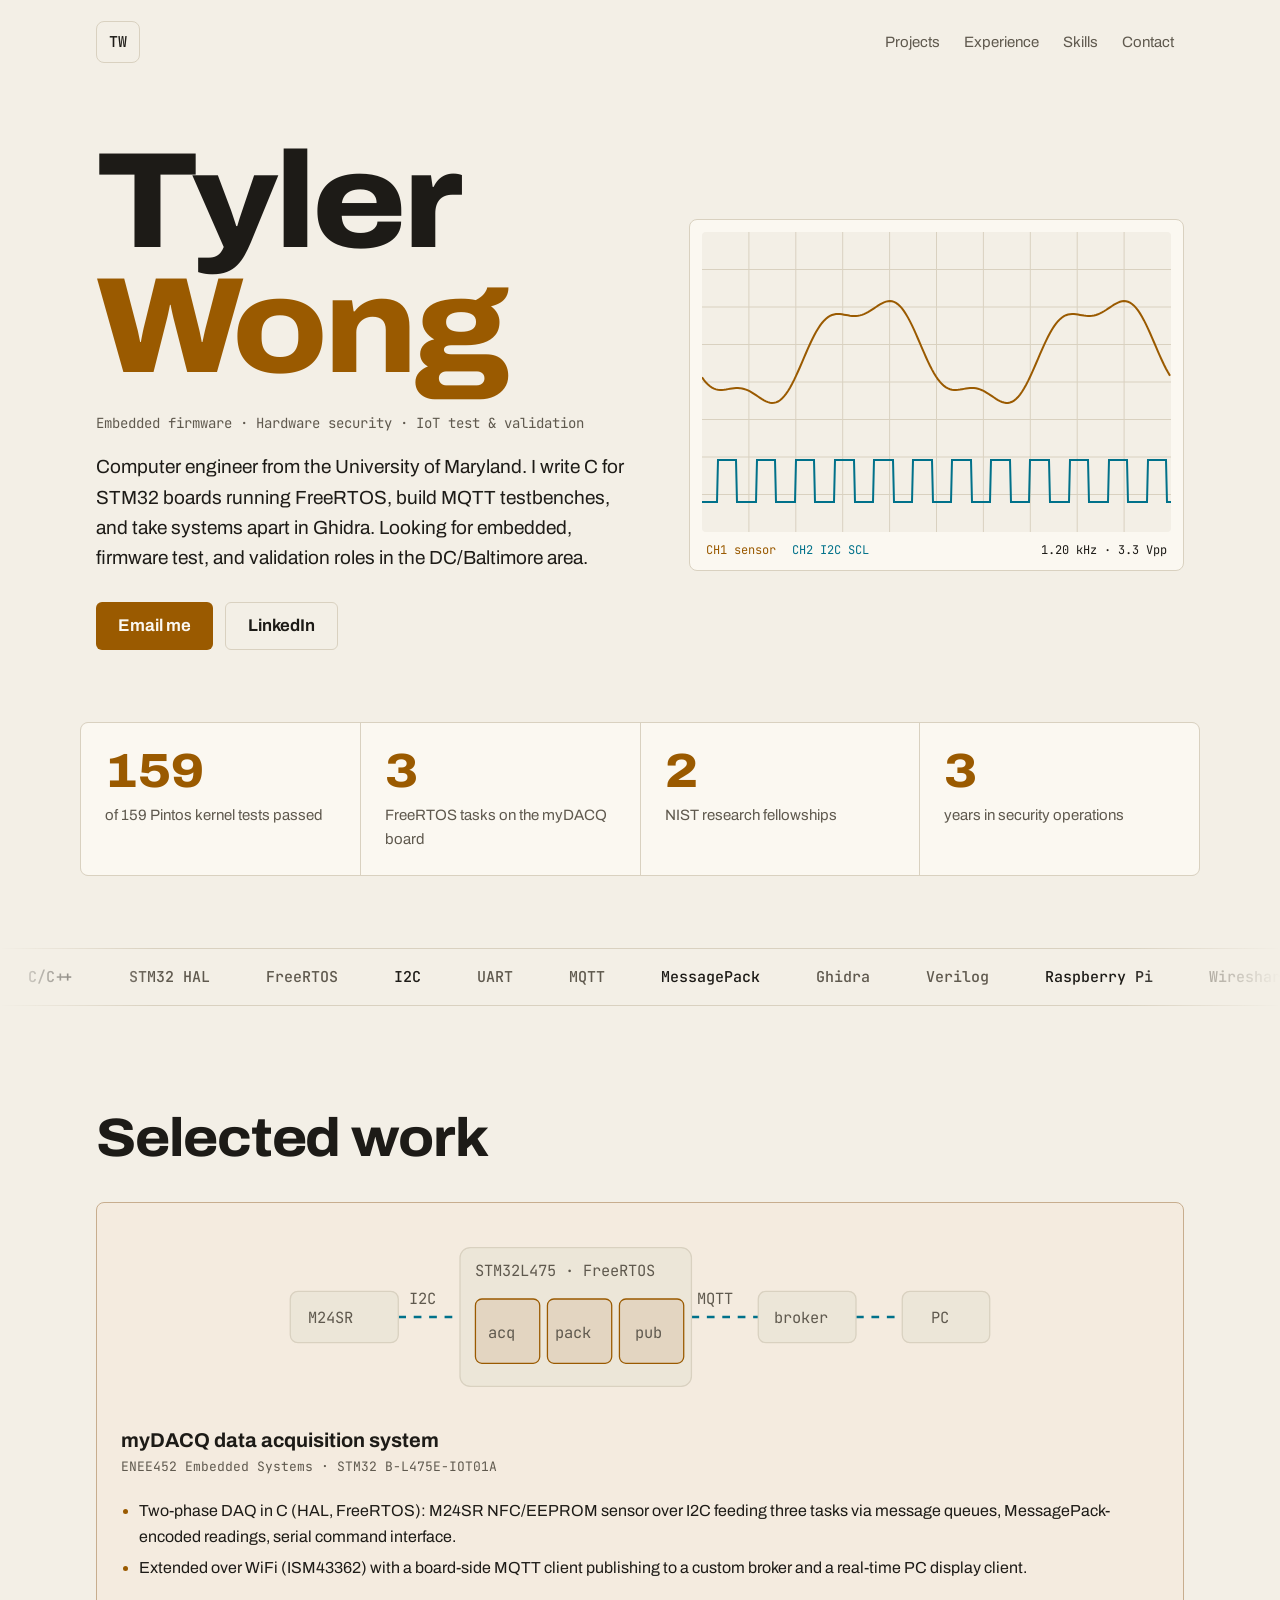
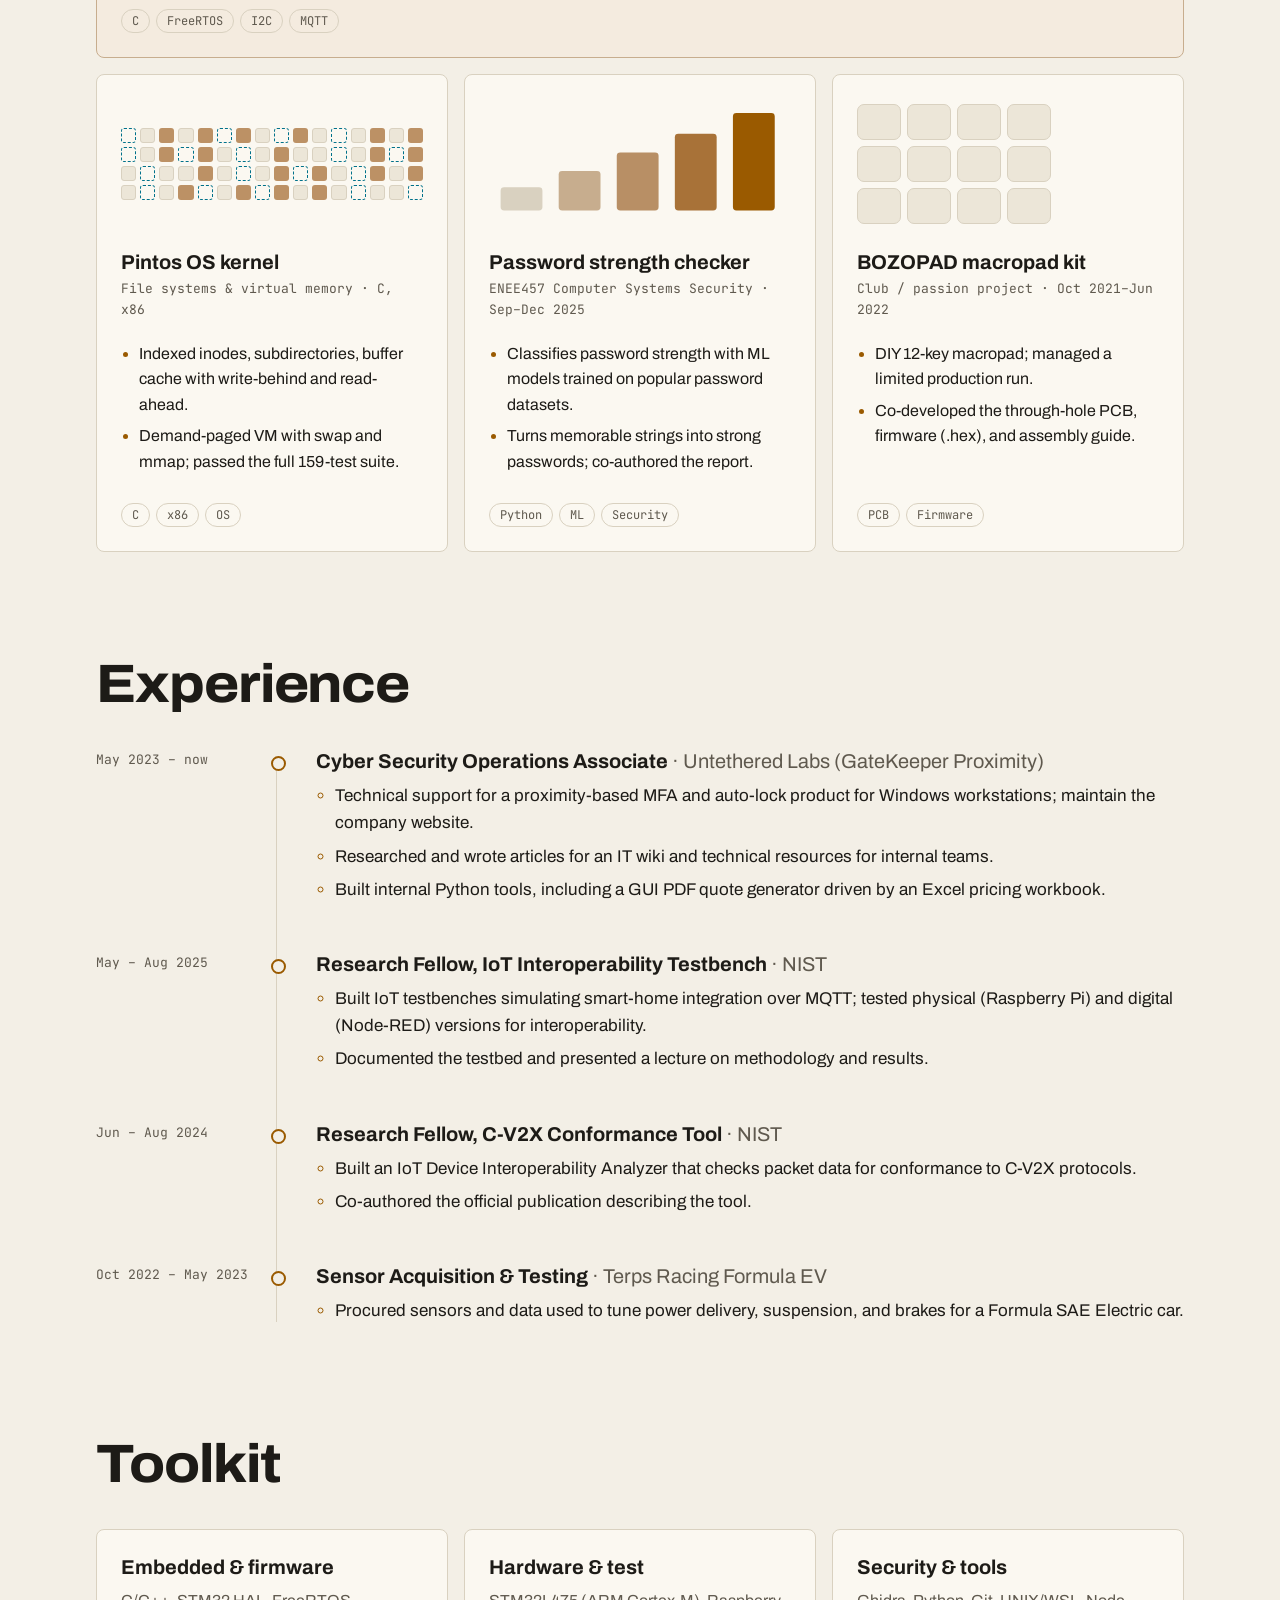
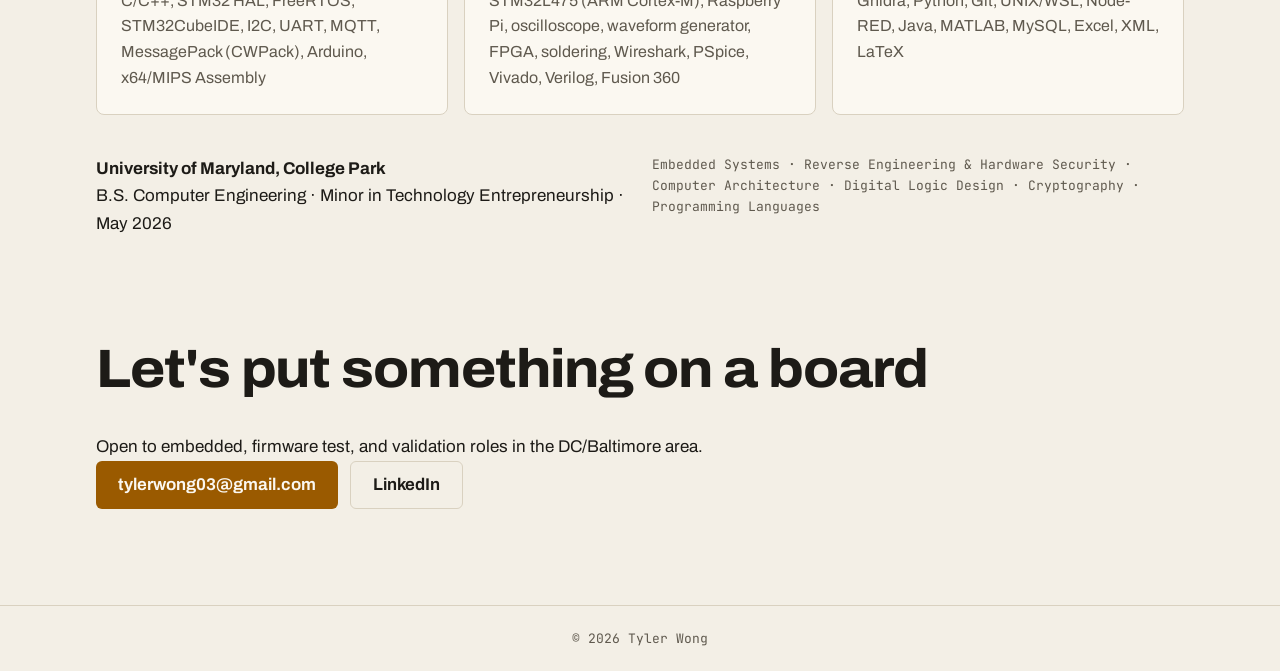
==== index.html @ 8f003974 "Add portfolio site Static HTML/CSS/JS portfolio built from resume, with a demos/ folder for future i" ====
<!doctype html>
<html lang="en">
<head>
  <meta charset="utf-8">
  <meta name="viewport" content="width=device-width, initial-scale=1">
  <title>Tyler Wong — Embedded Systems Engineer</title>
  <meta name="description" content="Computer engineer (UMD) working in embedded firmware, hardware security, and IoT test/validation.">
  <link rel="preconnect" href="https://fonts.googleapis.com">
  <link rel="preconnect" href="https://fonts.gstatic.com" crossorigin>
  <link rel="stylesheet" href="https://fonts.googleapis.com/css2?family=Archivo:wdth,wght@100..125,400..800&family=JetBrains+Mono:wght@400;500&display=swap">
  <link rel="stylesheet" href="style.css">
  <script src="main.js" defer></script>
</head>
<body>
  <nav class="wrap nav">
    <a class="mark" href="#top" aria-label="Tyler Wong, back to top">TW</a>
    <div>
      <a href="#projects">Projects</a>
      <a href="#experience">Experience</a>
      <a href="#skills">Skills</a>
      <a href="#contact">Contact</a>
    </div>
  </nav>

  <header class="wrap hero" id="top">
    <div class="hero-text">
      <h1><span class="line"><span>Tyler</span></span><span class="line"><span>Wong</span></span></h1>
      <p class="tagline">Embedded firmware · Hardware security · IoT test &amp; validation</p>
      <p class="lede">Computer engineer from the University of Maryland. I write C for STM32 boards running FreeRTOS,
        build MQTT testbenches, and take systems apart in Ghidra. Looking for embedded, firmware test, and validation
        roles in the DC/Baltimore area.</p>
      <p class="links">
        <a class="btn" href="mailto:tylerwong03@gmail.com">Email me</a>
        <a class="btn ghost" href="https://linkedin.com/in/tyler-wong-compe-umd">LinkedIn</a>
        <!-- <a class="btn ghost" href="https://github.com/YOURNAME">GitHub</a> -->
      </p>
    </div>

    <figure class="scope" tabindex="0" aria-label="Interactive oscilloscope. Move the pointer, or use arrow keys, to change frequency and amplitude.">
      <canvas id="scope"></canvas>
      <figcaption>
        <span class="ch1">CH1 sensor</span>
        <span class="ch2">CH2 I2C SCL</span>
        <span id="readout">1.20 kHz · 3.3 Vpp</span>
      </figcaption>
    </figure>
  </header>

  <section class="wrap stats" aria-label="At a glance">
    <div><b data-n="159">159</b><span>of 159 Pintos kernel tests passed</span></div>
    <div><b data-n="3">3</b><span>FreeRTOS tasks on the myDACQ board</span></div>
    <div><b data-n="2">2</b><span>NIST research fellowships</span></div>
    <div><b data-n="3">3</b><span>years in security operations</span></div>
  </section>

  <div class="belt" aria-hidden="true">
    <div class="belt-track">
      <span>C/C++</span><span>STM32 HAL</span><span>FreeRTOS</span><span>I2C</span><span>UART</span><span>MQTT</span><span>MessagePack</span><span>Ghidra</span><span>Verilog</span><span>Raspberry Pi</span><span>Wireshark</span><span>Python</span><span>x86 / MIPS</span>
      <span>C/C++</span><span>STM32 HAL</span><span>FreeRTOS</span><span>I2C</span><span>UART</span><span>MQTT</span><span>MessagePack</span><span>Ghidra</span><span>Verilog</span><span>Raspberry Pi</span><span>Wireshark</span><span>Python</span><span>x86 / MIPS</span>
    </div>
  </div>

  <main>
    <section id="projects" class="wrap">
      <h2>Selected work</h2>
      <div class="bento">
        <!-- To add a live demo to a card: put it in demos/<name>/index.html, then add
             <a class="demo" href="demos/<name>/">Try it live →</a> inside the card. -->
        <article class="card flagship">
          <svg class="art" viewBox="0 0 560 140" aria-hidden="true">
            <path class="wire" d="M92 70H140M320 70H372M448 70H484"/>
            <text x="100" y="60">I2C</text><text x="324" y="60">MQTT</text>
            <rect x="8" y="50" width="84" height="40" rx="6"/><text x="22" y="75">M24SR</text>
            <rect x="140" y="16" width="180" height="108" rx="8"/><text x="152" y="38">STM32L475 · FreeRTOS</text>
            <rect class="task" x="152" y="56" width="50" height="50" rx="5"/><text x="162" y="86">acq</text>
            <rect class="task" x="208" y="56" width="50" height="50" rx="5"/><text x="214" y="86">pack</text>
            <rect class="task" x="264" y="56" width="50" height="50" rx="5"/><text x="276" y="86">pub</text>
            <rect x="372" y="50" width="76" height="40" rx="6"/><text x="384" y="75">broker</text>
            <rect x="484" y="50" width="68" height="40" rx="6"/><text x="506" y="75">PC</text>
          </svg>
          <h3>myDACQ data acquisition system</h3>
          <p class="meta">ENEE452 Embedded Systems · STM32 B-L475E-IOT01A</p>
          <ul>
            <li>Two-phase DAQ in C (HAL, FreeRTOS): M24SR NFC/EEPROM sensor over I2C feeding three tasks via message queues, MessagePack-encoded readings, serial command interface.</li>
            <li>Extended over WiFi (ISM43362) with a board-side MQTT client publishing to a custom broker and a real-time PC display client.</li>
          </ul>
          <p class="tags"><span>C</span><span>FreeRTOS</span><span>I2C</span><span>MQTT</span></p>
        </article>

        <article class="card">
          <div class="art pages" aria-hidden="true"></div>
          <h3>Pintos OS kernel</h3>
          <p class="meta">File systems &amp; virtual memory · C, x86</p>
          <ul>
            <li>Indexed inodes, subdirectories, buffer cache with write-behind and read-ahead.</li>
            <li>Demand-paged VM with swap and mmap; passed the full 159-test suite.</li>
          </ul>
          <p class="tags"><span>C</span><span>x86</span><span>OS</span></p>
        </article>

        <article class="card">
          <svg class="art" viewBox="0 0 260 100" aria-hidden="true">
            <rect class="bar b1" x="10" y="70" width="36" height="20" rx="3"/>
            <rect class="bar b2" x="60" y="56" width="36" height="34" rx="3"/>
            <rect class="bar b3" x="110" y="40" width="36" height="50" rx="3"/>
            <rect class="bar b4" x="160" y="24" width="36" height="66" rx="3"/>
            <rect class="bar b5" x="210" y="6" width="36" height="84" rx="3"/>
          </svg>
          <h3>Password strength checker</h3>
          <p class="meta">ENEE457 Computer Systems Security · Sep–Dec 2025</p>
          <ul>
            <li>Classifies password strength with ML models trained on popular password datasets.</li>
            <li>Turns memorable strings into strong passwords; co-authored the report.</li>
          </ul>
          <p class="tags"><span>Python</span><span>ML</span><span>Security</span></p>
        </article>

        <article class="card">
          <div class="art keys" aria-hidden="true">
            <span></span><span></span><span></span><span></span><span></span><span></span>
            <span></span><span></span><span></span><span></span><span></span><span></span>
          </div>
          <h3>BOZOPAD macropad kit</h3>
          <p class="meta">Club / passion project · Oct 2021–Jun 2022</p>
          <ul>
            <li>DIY 12-key macropad; managed a limited production run.</li>
            <li>Co-developed the through-hole PCB, firmware (.hex), and assembly guide.</li>
          </ul>
          <p class="tags"><span>PCB</span><span>Firmware</span></p>
        </article>
      </div>
    </section>

    <section id="experience" class="wrap">
      <h2>Experience</h2>
      <ol class="timeline">
        <li>
          <p class="when">May 2023 – now</p>
          <div>
            <h3>Cyber Security Operations Associate <span>· Untethered Labs (GateKeeper Proximity)</span></h3>
            <ul>
              <li>Technical support for a proximity-based MFA and auto-lock product for Windows workstations; maintain the company website.</li>
              <li>Researched and wrote articles for an IT wiki and technical resources for internal teams.</li>
              <li>Built internal Python tools, including a GUI PDF quote generator driven by an Excel pricing workbook.</li>
            </ul>
          </div>
        </li>
        <li>
          <p class="when">May – Aug 2025</p>
          <div>
            <h3>Research Fellow, IoT Interoperability Testbench <span>· NIST</span></h3>
            <ul>
              <li>Built IoT testbenches simulating smart-home integration over MQTT; tested physical (Raspberry Pi) and digital (Node-RED) versions for interoperability.</li>
              <li>Documented the testbed and presented a lecture on methodology and results.</li>
            </ul>
          </div>
        </li>
        <li>
          <p class="when">Jun – Aug 2024</p>
          <div>
            <h3>Research Fellow, C-V2X Conformance Tool <span>· NIST</span></h3>
            <ul>
              <li>Built an IoT Device Interoperability Analyzer that checks packet data for conformance to C-V2X protocols.</li>
              <li>Co-authored the official publication describing the tool.</li>
            </ul>
          </div>
        </li>
        <li>
          <p class="when">Oct 2022 – May 2023</p>
          <div>
            <h3>Sensor Acquisition &amp; Testing <span>· Terps Racing Formula EV</span></h3>
            <ul>
              <li>Procured sensors and data used to tune power delivery, suspension, and brakes for a Formula SAE Electric car.</li>
            </ul>
          </div>
        </li>
      </ol>
    </section>

    <section id="skills" class="wrap">
      <h2>Toolkit</h2>
      <div class="skills">
        <div class="card">
          <h3>Embedded &amp; firmware</h3>
          <p>C/C++, STM32 HAL, FreeRTOS, STM32CubeIDE, I2C, UART, MQTT, MessagePack (CWPack), Arduino, x64/MIPS Assembly</p>
        </div>
        <div class="card">
          <h3>Hardware &amp; test</h3>
          <p>STM32L475 (ARM Cortex-M), Raspberry Pi, oscilloscope, waveform generator, FPGA, soldering, Wireshark, PSpice, Vivado, Verilog, Fusion 360</p>
        </div>
        <div class="card">
          <h3>Security &amp; tools</h3>
          <p>Ghidra, Python, Git, UNIX/WSL, Node-RED, Java, MATLAB, MySQL, Excel, XML, LaTeX</p>
        </div>
      </div>
      <div class="edu">
        <p><strong>University of Maryland, College Park</strong><br>B.S. Computer Engineering · Minor in Technology Entrepreneurship · May 2026</p>
        <p class="meta">Embedded Systems · Reverse Engineering &amp; Hardware Security · Computer Architecture · Digital Logic Design · Cryptography · Programming Languages</p>
      </div>
    </section>

    <section id="contact" class="wrap contact">
      <h2>Let's put something on a board</h2>
      <p>Open to embedded, firmware test, and validation roles in the DC/Baltimore area.</p>
      <p class="links">
        <a class="btn" href="mailto:tylerwong03@gmail.com">tylerwong03@gmail.com</a>
        <a class="btn ghost" href="https://linkedin.com/in/tyler-wong-compe-umd">LinkedIn</a>
      </p>
    </section>
  </main>

  <footer>© 2026 Tyler Wong</footer>
</body>
</html>
---- style.css ----
/* Tokens: see design-system/tyler-wong-portfolio/MASTER.md */
:root {
  --bg: #12110f;
  --surface: #1a1916;
  --surface-2: #22201c;
  --text: #ece7dc;
  --muted: #a39d90;
  --line: #34312b;
  --accent: #f2b544;
  --accent-ink: #1a1408;
  --accent-2: #5cc8dc;
  --mono: "JetBrains Mono", ui-monospace, Consolas, monospace;
  --ease: cubic-bezier(0.2, 0.7, 0.1, 1);
  color-scheme: dark;
}
@media (prefers-color-scheme: light) {
  :root {
    --bg: #f3efe6;
    --surface: #fbf8f1;
    --surface-2: #ece6d8;
    --text: #1d1b17;
    --muted: #5f594e;
    --line: #d9d1c0;
    --accent: #9a5a00;
    --accent-ink: #fbf8f1;
    --accent-2: #00718a;
    color-scheme: light;
  }
}

* { box-sizing: border-box; }
html { scroll-behavior: smooth; }
body {
  margin: 0;
  background: var(--bg);
  color: var(--text);
  font: 17px/1.6 Archivo, system-ui, sans-serif;
  overflow-x: hidden;
}

a { color: var(--accent); text-underline-offset: 3px; }
:focus-visible { outline: 2px solid var(--accent); outline-offset: 3px; border-radius: 4px; }
.wrap { max-width: 1120px; margin-inline: auto; padding-inline: 16px; }

/* Nav */
.nav { display: flex; justify-content: space-between; align-items: center; padding-top: 20px; padding-bottom: 20px; }
.nav div { display: flex; gap: 4px; flex-wrap: wrap; }
.nav a { color: var(--muted); text-decoration: none; font-size: 15px; padding: 10px 10px; }
.nav a:hover { color: var(--text); }
.nav .mark { font: 500 15px var(--mono); color: var(--text); border: 1px solid var(--line); border-radius: 8px; padding: 10px 12px; }

/* Hero */
.hero { display: grid; grid-template-columns: 1.1fr 1fr; gap: 48px; align-items: center; padding-top: 56px; padding-bottom: 72px; }
h1 { font-size: clamp(64px, 11vw, 136px); font-stretch: 112%; font-weight: 800; line-height: 0.92; letter-spacing: -0.03em; margin: 0 0 24px; }
h1 .line { display: block; overflow: hidden; padding-bottom: 0.1em; margin-bottom: -0.1em; }
h1 .line > span { display: block; animation: rise 1s var(--ease) both; }
h1 .line:nth-child(2) > span { animation-delay: 0.09s; color: var(--accent); }
@keyframes rise { from { transform: translateY(105%); } to { transform: translateY(0); } }
.tagline { font: 14px var(--mono); color: var(--muted); margin: 0 0 20px; }
.lede { font-size: 19px; max-width: 34em; margin: 0; }
.links { display: flex; gap: 12px; flex-wrap: wrap; margin: 28px 0 0; }
.btn { display: inline-flex; align-items: center; min-height: 48px; padding: 0 22px; border-radius: 6px; background: var(--accent); color: var(--accent-ink); font-weight: 650; text-decoration: none; }
.btn.ghost { background: transparent; color: var(--text); border: 1px solid var(--line); }
.btn.ghost:hover { border-color: var(--muted); }

/* Scope */
.scope { margin: 0; border: 1px solid var(--line); border-radius: 8px; background: var(--surface); padding: 12px; cursor: crosshair; touch-action: pan-y; }
.scope canvas { display: block; width: 100%; height: 300px; border-radius: 4px; background: var(--bg); }
.scope figcaption { display: flex; gap: 16px; flex-wrap: wrap; font: 12px var(--mono); color: var(--muted); padding: 10px 4px 0; }
.scope .ch1 { color: var(--accent); }
.scope .ch2 { color: var(--accent-2); }
#readout { margin-left: auto; color: var(--text); }

/* Stats */
.stats { display: grid; grid-template-columns: repeat(4, 1fr); gap: 1px; background: var(--line); border: 1px solid var(--line); border-radius: 8px; overflow: hidden; padding: 0; }
.stats > div { background: var(--surface); padding: 24px; }
.stats b { display: block; font-size: 48px; font-weight: 800; font-stretch: 110%; line-height: 1; font-variant-numeric: tabular-nums; color: var(--accent); }
.stats span { display: block; margin-top: 8px; color: var(--muted); font-size: 15px; }

/* Belt */
.belt { margin: 72px 0 0; padding: 18px 0; border-block: 1px solid var(--line); overflow: hidden; mask-image: linear-gradient(90deg, transparent, black 12%, black 88%, transparent); }
.belt-track { display: flex; width: max-content; animation: belt 45s linear infinite; }
.belt span { font: 500 15px var(--mono); color: var(--muted); padding: 0 28px; white-space: nowrap; }
.belt span:nth-child(3n + 1) { color: var(--text); }
@keyframes belt { from { transform: translateX(0); } to { transform: translateX(-50%); } }

/* Sections */
main section { margin-top: 104px; }
h2 { font-size: clamp(34px, 5vw, 54px); font-stretch: 108%; font-weight: 750; letter-spacing: -0.02em; line-height: 1.05; margin: 0 0 36px; }
h3 { font-size: 20px; font-weight: 700; line-height: 1.3; margin: 0 0 4px; }
h3 span { font-weight: 400; color: var(--muted); }
.meta { font: 13px/1.6 var(--mono); color: var(--muted); margin: 0 0 12px; }
ul { padding-left: 1.1em; margin: 8px 0; }
li { margin-bottom: 6px; }
li::marker { color: var(--accent); }

/* Bento */
.bento { display: grid; grid-template-columns: repeat(6, 1fr); gap: 16px; }
.card { background: var(--surface); border: 1px solid var(--line); border-radius: 8px; padding: 24px; }
.bento .card { grid-column: span 2; display: flex; flex-direction: column; }
.bento .flagship .art { height: 180px; }
.bento .card ul { flex: 1; font-size: 16px; }
.bento .flagship { grid-column: span 6; background: color-mix(in oklab, var(--accent) 8%, var(--surface)); border-color: color-mix(in oklab, var(--accent) 30%, var(--line)); }
.tags { display: flex; gap: 6px; flex-wrap: wrap; margin: 14px 0 0; }
.tags span { font: 12px var(--mono); padding: 3px 10px; border: 1px solid var(--line); border-radius: 999px; color: var(--muted); }
.demo { margin-top: 14px; font-weight: 650; text-decoration: none; }

/* Card art */
.art { display: block; width: 100%; height: 130px; margin-bottom: 20px; }
svg.art rect { fill: var(--surface-2); stroke: var(--line); }
svg.art .task { stroke: var(--accent); fill: color-mix(in oklab, var(--accent) 12%, var(--surface-2)); }
svg.art text { font: 12px var(--mono); fill: var(--muted); }
svg.art .wire { fill: none; stroke: var(--accent-2); stroke-width: 2; stroke-dasharray: 6 6; animation: flow 1.2s linear infinite; }
@keyframes flow { to { stroke-dashoffset: -12; } }
svg.art .bar { stroke: none; }
svg.art .b1 { fill: var(--line); }
svg.art .b2 { fill: color-mix(in oklab, var(--accent) 30%, var(--line)); }
svg.art .b3 { fill: color-mix(in oklab, var(--accent) 55%, var(--line)); }
svg.art .b4 { fill: color-mix(in oklab, var(--accent) 80%, var(--line)); }
svg.art .b5 { fill: var(--accent); }
.pages { display: grid; grid-template-columns: repeat(16, 1fr); gap: 4px; align-content: center; }
.pages span { aspect-ratio: 1; border-radius: 3px; background: var(--surface-2); border: 1px solid var(--line); }
.pages .res { background: color-mix(in oklab, var(--accent) 60%, var(--surface-2)); border-color: transparent; }
.pages .swap { background: transparent; border: 1px dashed var(--accent-2); }
.keys { display: grid; grid-template-columns: repeat(4, 44px); grid-auto-rows: 36px; gap: 6px; justify-content: start; align-content: center; }
.keys span { border-radius: 7px; background: var(--surface-2); border: 1px solid var(--line); }
.keys span:hover { background: var(--accent); }

/* Timeline */
.timeline { list-style: none; padding: 0; margin: 0; position: relative; }
.timeline::before { content: ""; position: absolute; left: 180px; top: 10px; bottom: 10px; width: 1px; background: var(--line); }
.timeline > li { display: grid; grid-template-columns: 180px 1fr; gap: 0 40px; margin-bottom: 40px; position: relative; }
.timeline > li::before { content: ""; position: absolute; left: 175px; top: 8px; width: 11px; height: 11px; border-radius: 50%; background: var(--bg); border: 2px solid var(--accent); }
.when { font: 13px/1.9 var(--mono); color: var(--muted); margin: 0; }

/* Skills */
.skills { display: grid; grid-template-columns: repeat(3, 1fr); gap: 16px; }
.skills p { margin: 8px 0 0; color: var(--muted); font-size: 16px; }
.edu { margin-top: 40px; display: grid; grid-template-columns: 1fr 1fr; gap: 24px; align-items: start; }
.edu p { margin: 0; }

/* Contact + footer */
.contact p { margin: 0; }
footer { margin-top: 96px; padding: 24px 16px; border-top: 1px solid var(--line); text-align: center; font: 13px var(--mono); color: var(--muted); }

/* Responsive */
@media (max-width: 860px) {
  .hero { grid-template-columns: 1fr; padding-top: 24px; }
  .scope canvas { height: 220px; }
  .stats { grid-template-columns: 1fr 1fr; }
  .bento .card, .bento .flagship { grid-column: span 6; }
  .skills, .edu { grid-template-columns: 1fr; }
  .timeline::before, .timeline > li::before { display: none; }
  .timeline > li { grid-template-columns: 1fr; }
  main section { margin-top: 72px; }
}
@media (max-width: 480px) {
  .nav div a { padding: 10px 6px; font-size: 14px; }
  .stats b { font-size: 36px; }
  .stats > div { padding: 18px; }
}

@media (prefers-reduced-motion: reduce) {
  *, *::before, *::after { animation: none !important; transition: none !important; }
  html { scroll-behavior: auto; }
}
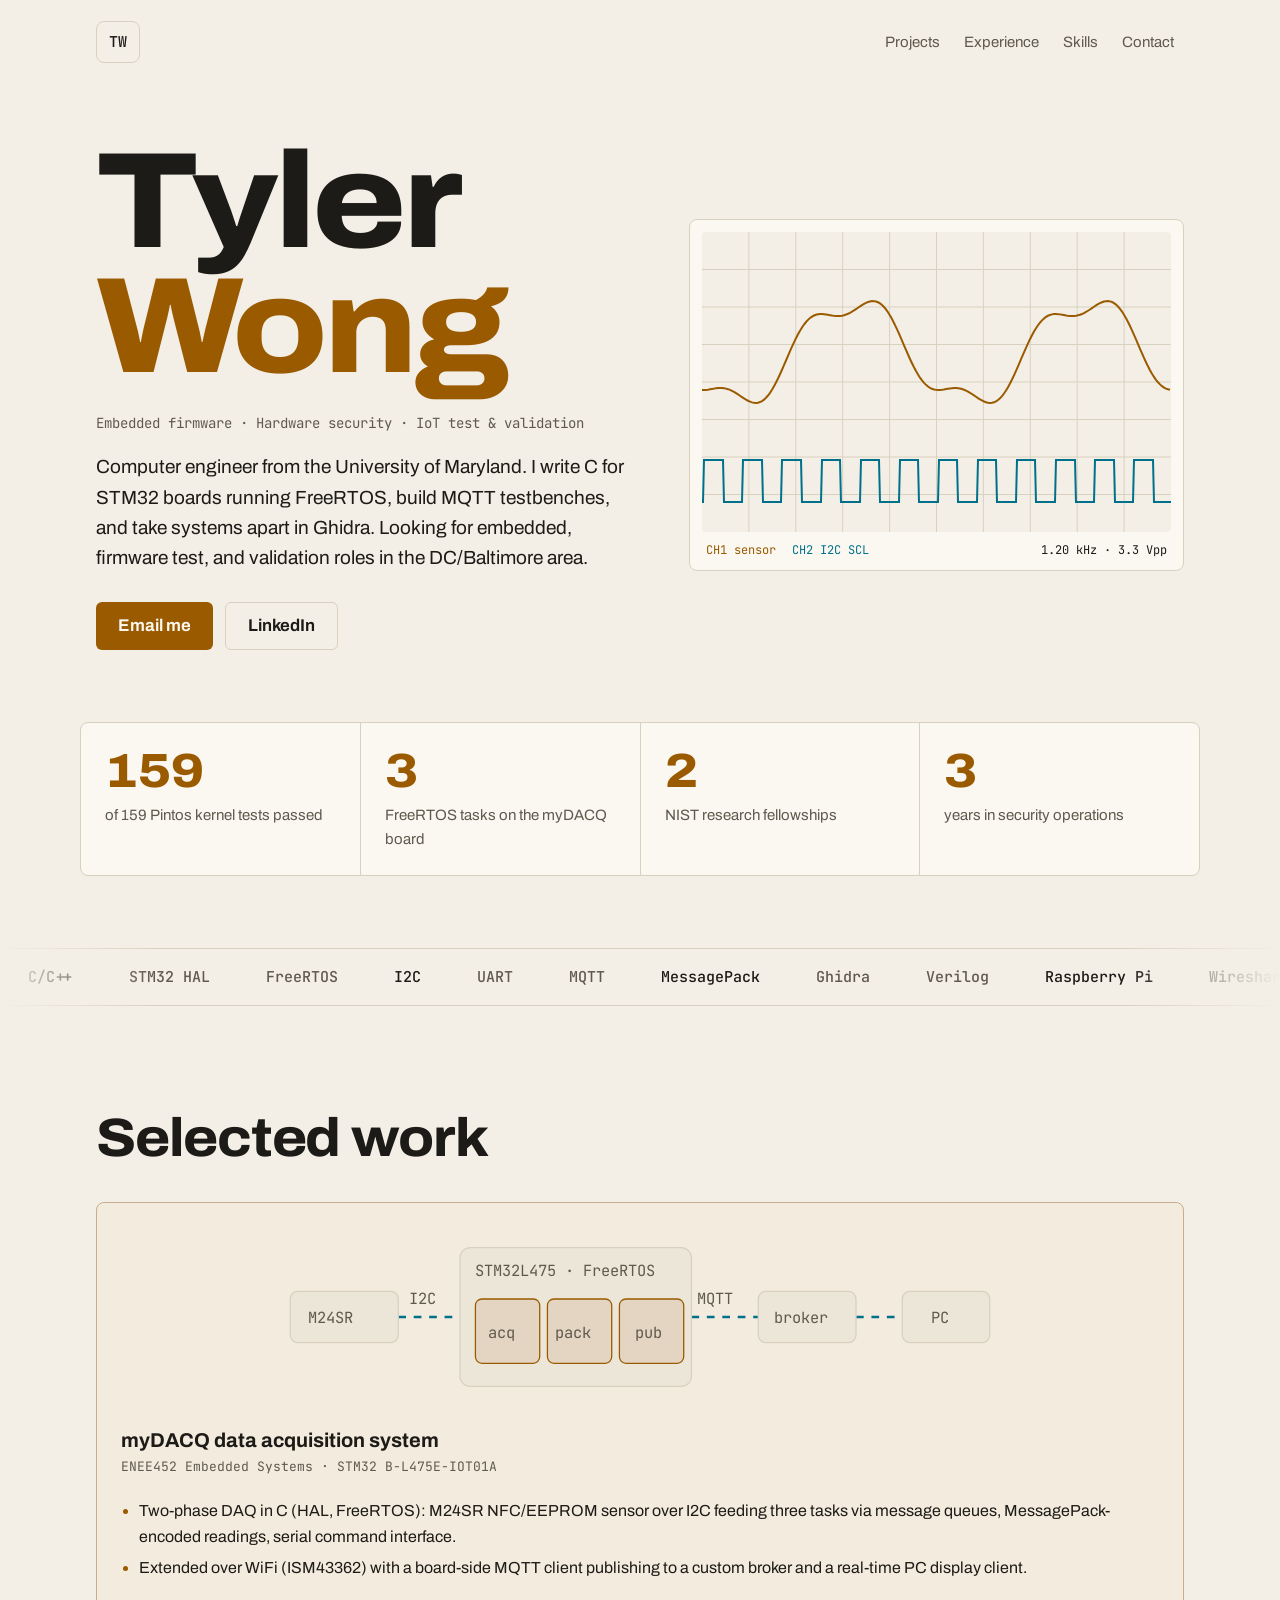
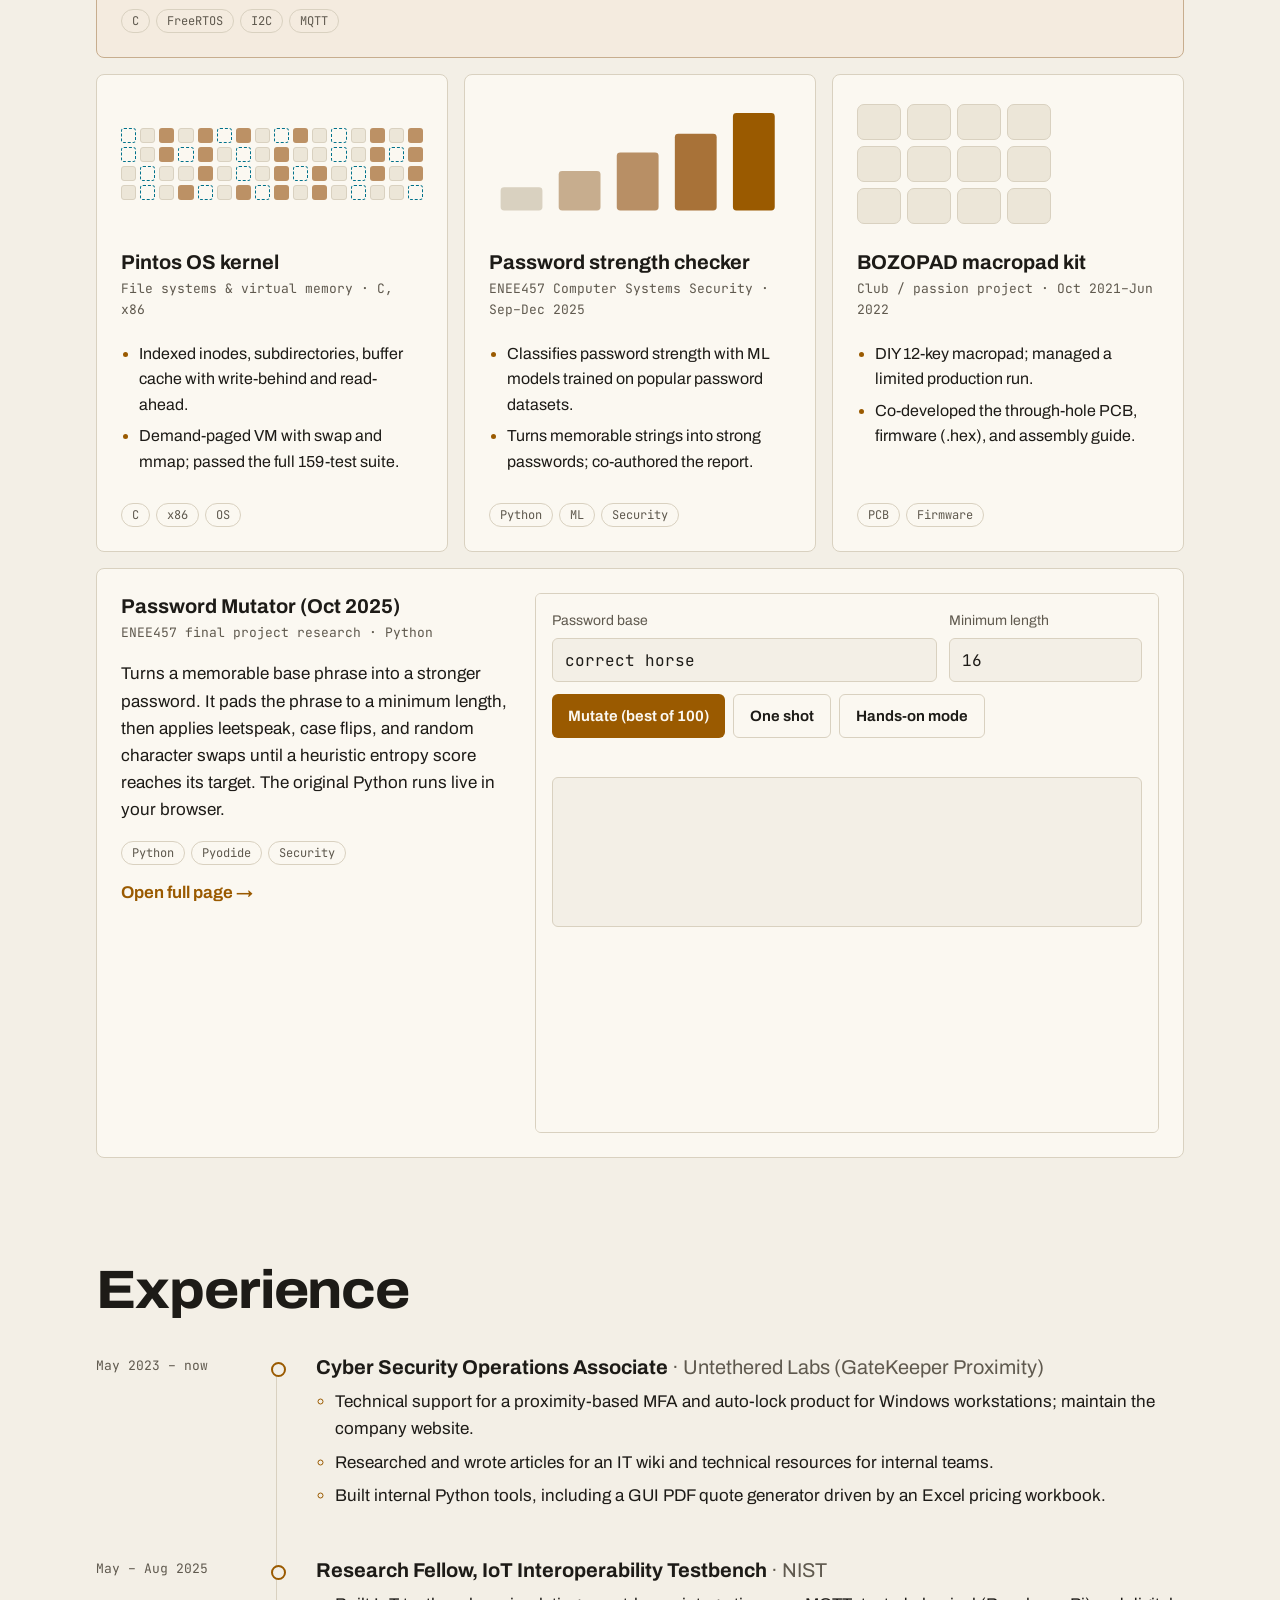
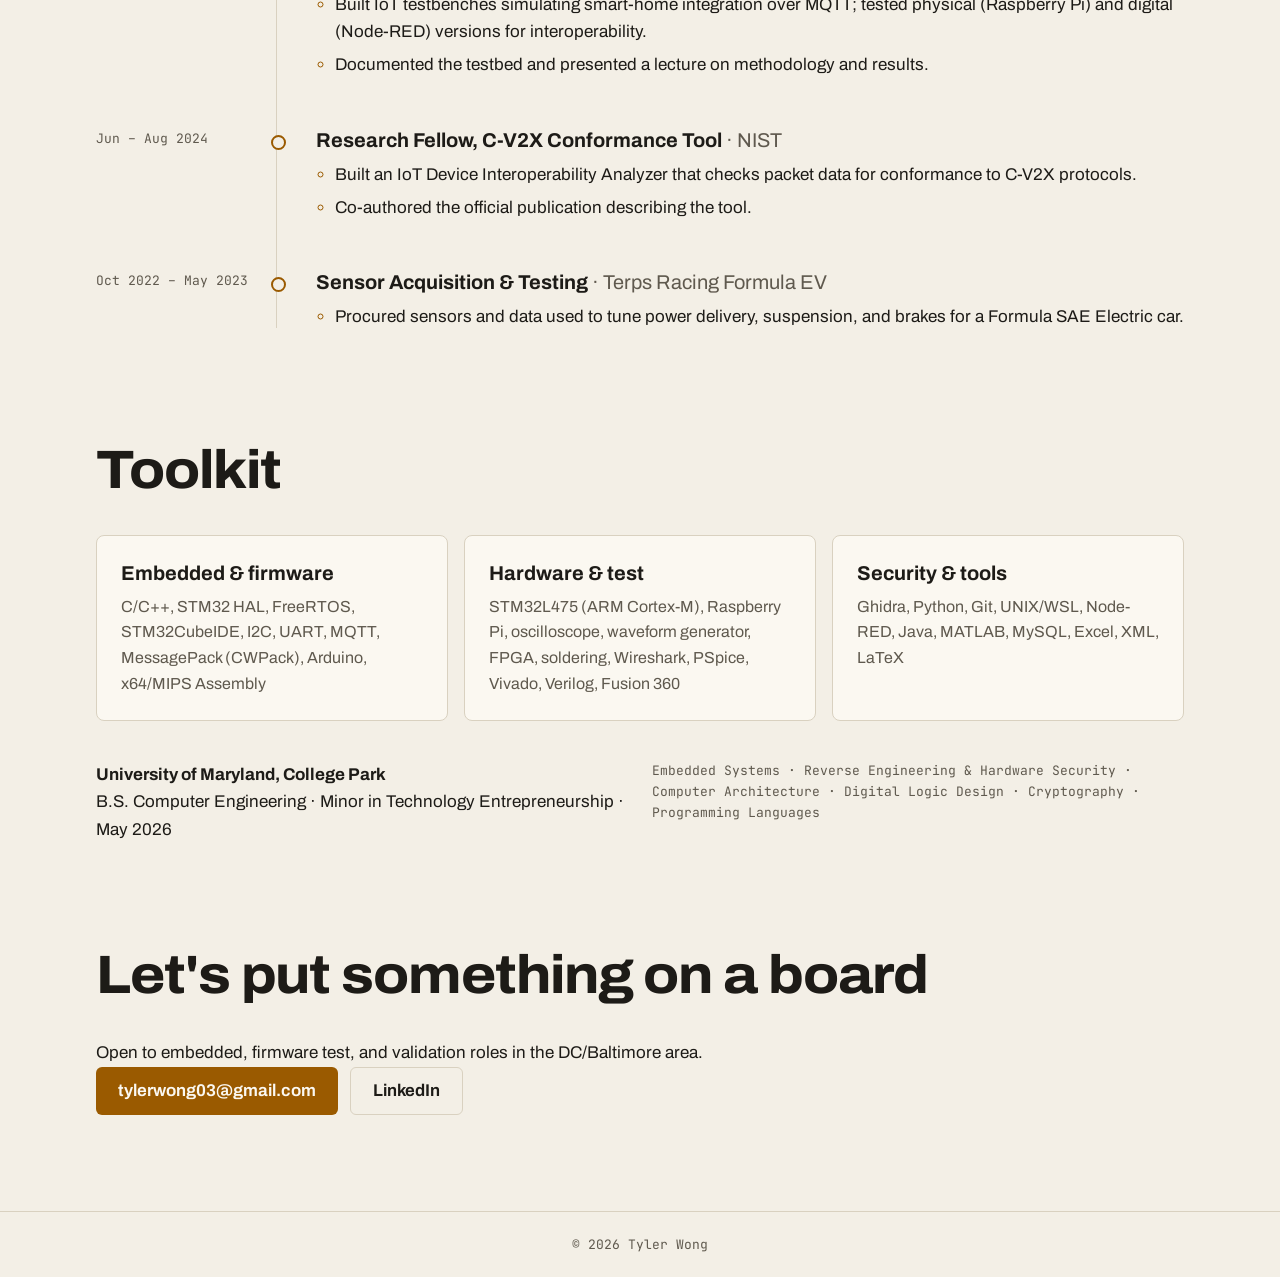
==== commit 6bae33d8: "Add live Password Mutator demo Runs the original Password_Mutator.py unchanged in the browser via Py" ====
--- a/index.html
+++ b/index.html
@@ -128,6 +128,19 @@
           </ul>
           <p class="tags"><span>PCB</span><span>Firmware</span></p>
         </article>
+
+        <article class="card wide">
+          <div>
+            <h3>Password Mutator (Oct 2025)</h3>
+            <p class="meta">ENEE457 final project research · Python</p>
+            <p>Turns a memorable base phrase into a stronger password. It pads the phrase to a minimum length, then applies
+              leetspeak, case flips, and random character swaps until a heuristic entropy score reaches its target.
+              The original Python runs live in your browser.</p>
+            <p class="tags"><span>Python</span><span>Pyodide</span><span>Security</span></p>
+            <a class="demo" href="demos/password-mutator/">Open full page →</a>
+          </div>
+          <iframe src="demos/password-mutator/" title="Password Mutator live demo" loading="lazy"></iframe>
+        </article>
       </div>
     </section>
 
--- a/style.css
+++ b/style.css
@@ -103,7 +103,10 @@
 .bento .flagship { grid-column: span 6; background: color-mix(in oklab, var(--accent) 8%, var(--surface)); border-color: color-mix(in oklab, var(--accent) 30%, var(--line)); }
 .tags { display: flex; gap: 6px; flex-wrap: wrap; margin: 14px 0 0; }
 .tags span { font: 12px var(--mono); padding: 3px 10px; border: 1px solid var(--line); border-radius: 999px; color: var(--muted); }
-.demo { margin-top: 14px; font-weight: 650; text-decoration: none; }
+.demo { display: inline-block; margin-top: 14px; font-weight: 650; text-decoration: none; }
+.bento .wide { grid-column: span 6; display: grid; grid-template-columns: 1fr 1.6fr; gap: 24px; align-items: start; }
+.wide iframe { width: 100%; height: 540px; border: 1px solid var(--line); border-radius: 6px; }
+@media (max-width: 860px) { .bento .wide { grid-template-columns: 1fr; } }
 
 /* Card art */
 .art { display: block; width: 100%; height: 130px; margin-bottom: 20px; }
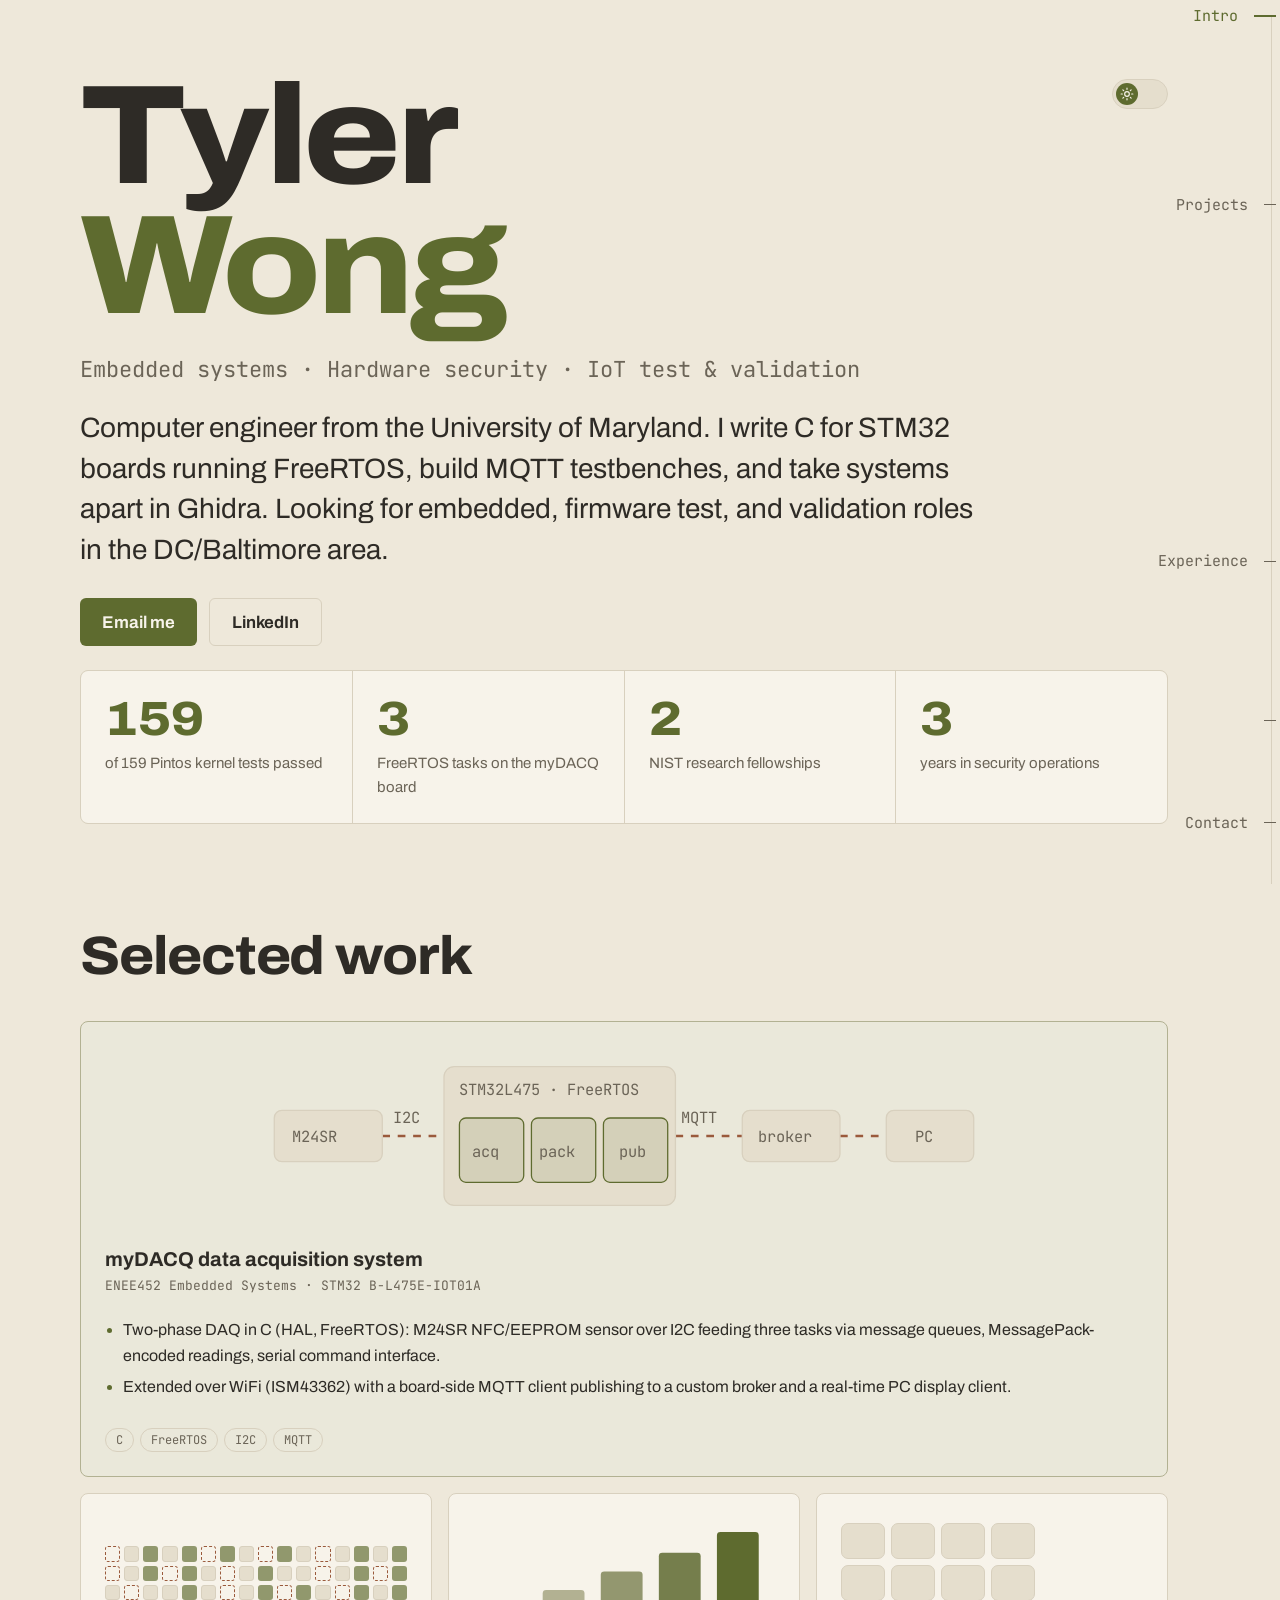
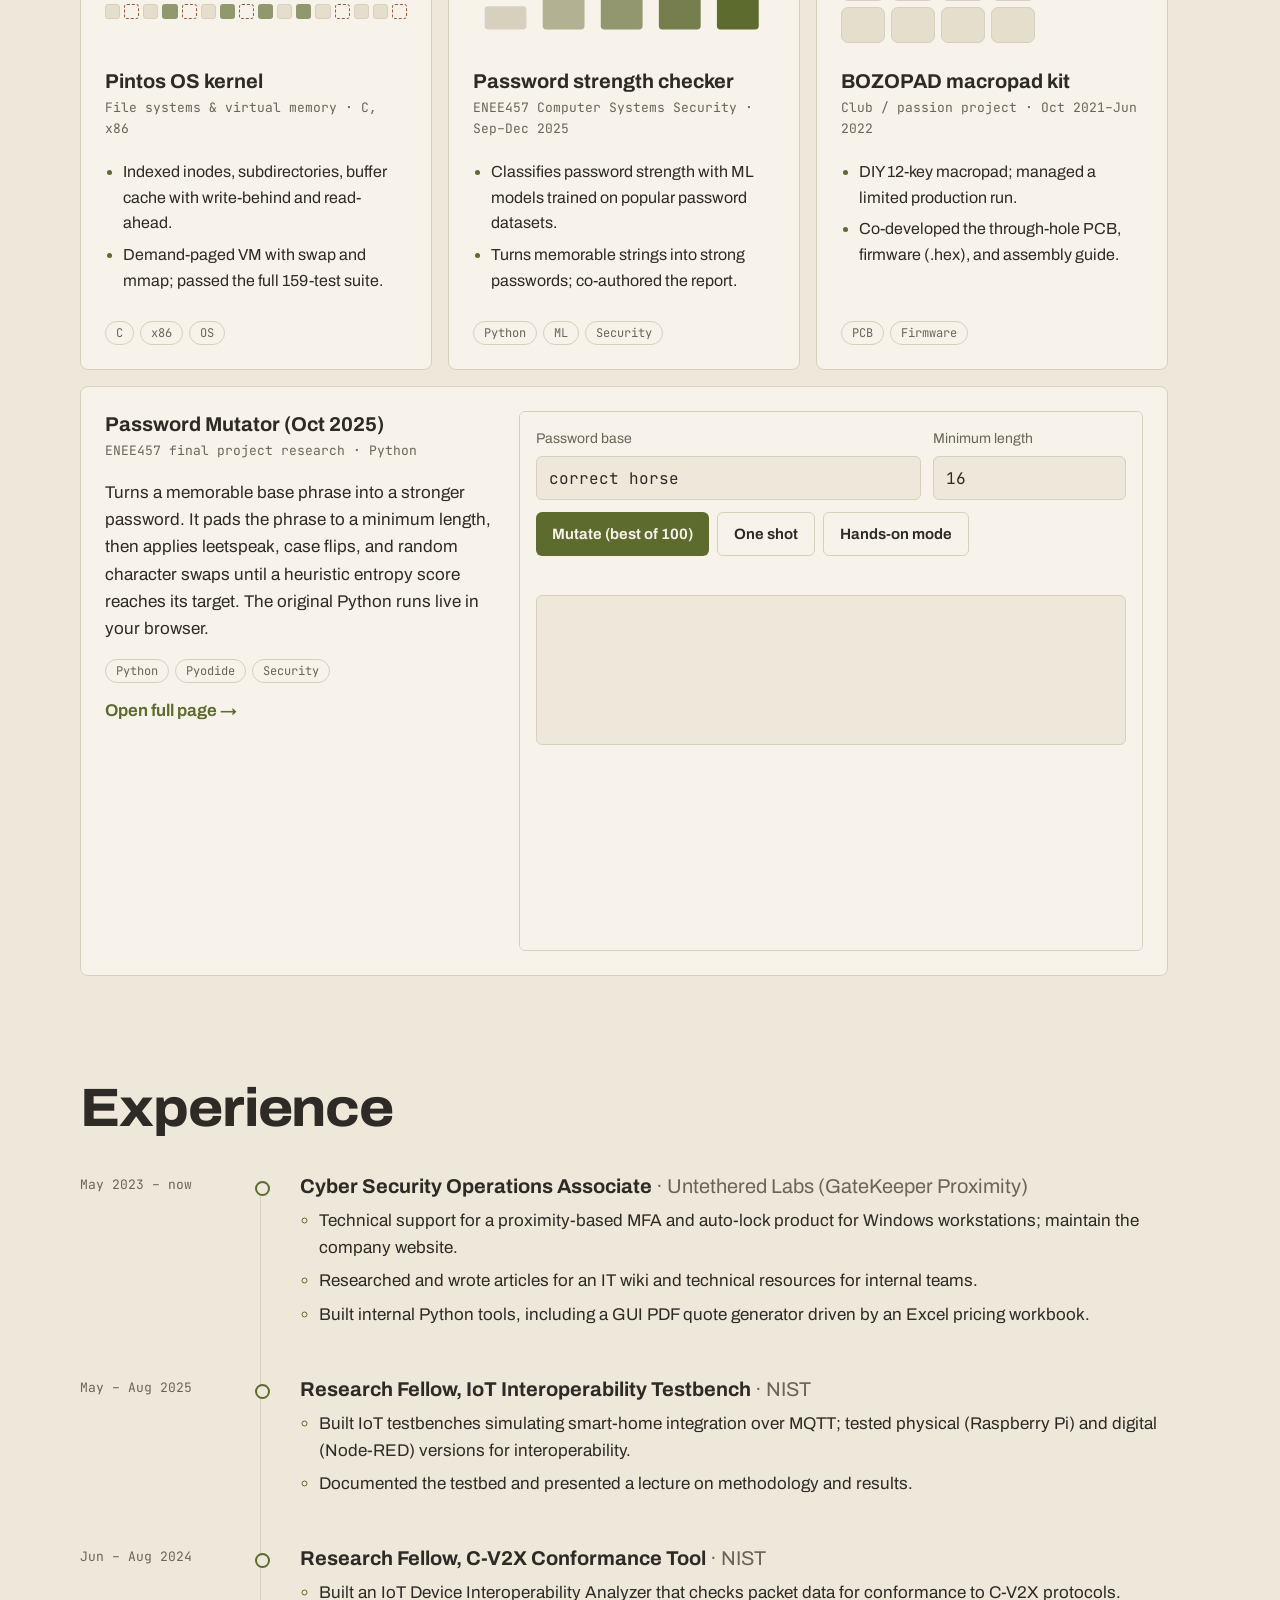
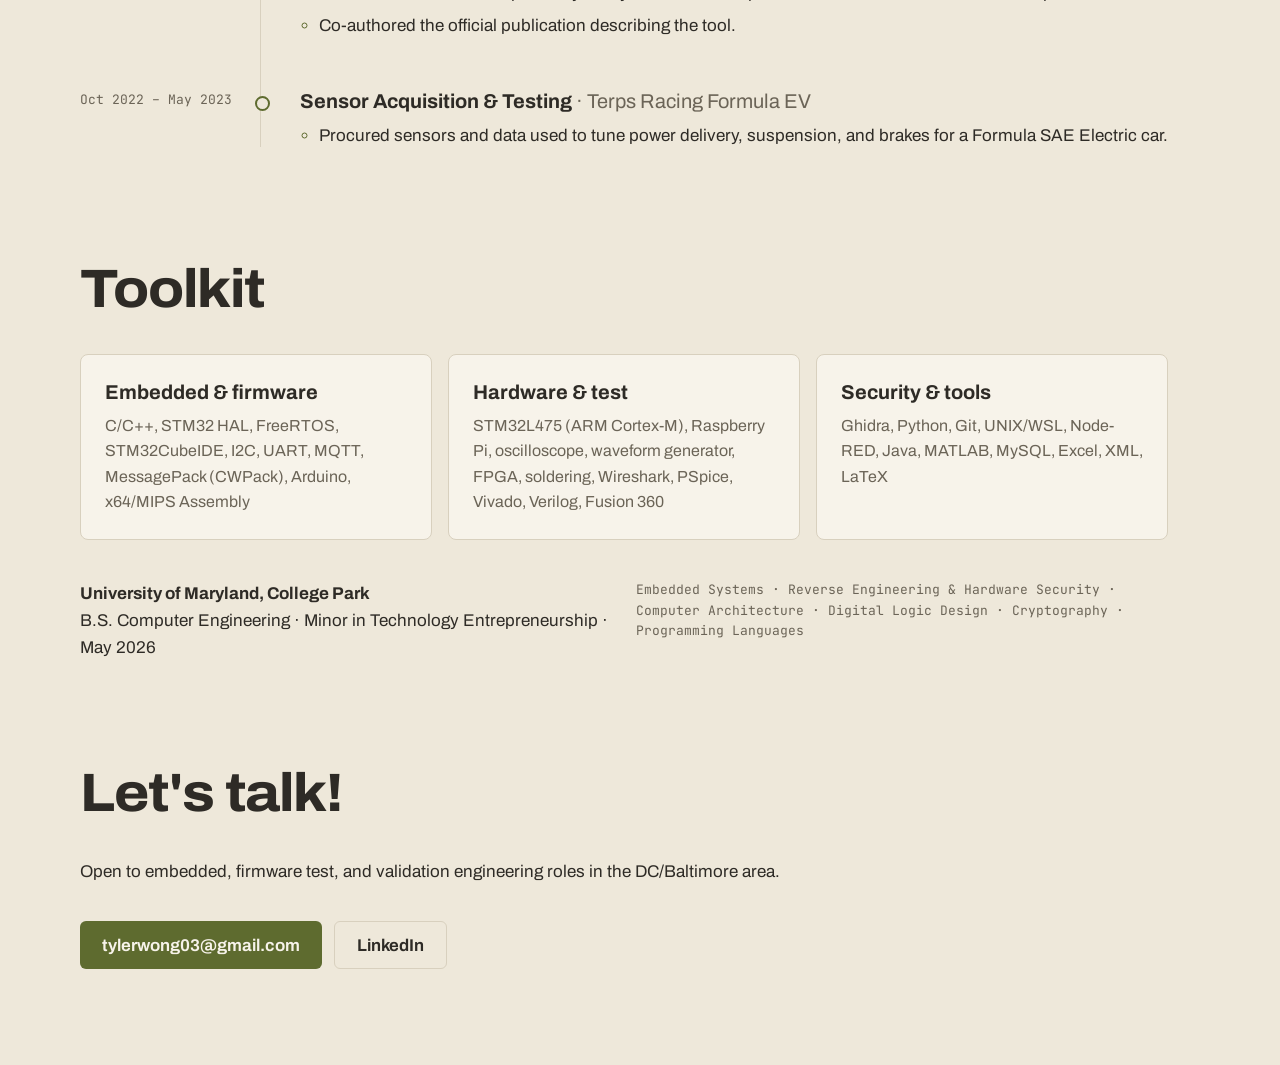
==== commit 2d5d5de0: "Calmer palette, side-rail nav, theme switch, simpler hero - Wada-inspired palette: moss and paper (l" ====
--- a/index.html
+++ b/index.html
@@ -4,16 +4,16 @@
   <meta charset="utf-8">
   <meta name="viewport" content="width=device-width, initial-scale=1">
   <title>Tyler Wong — Embedded Systems Engineer</title>
-  <meta name="description" content="Computer engineer (UMD) working in embedded firmware, hardware security, and IoT test/validation.">
+  <meta name="description" content="Computer engineer (UMD) working in embedded systems, hardware security, and IoT test/validation.">
   <link rel="preconnect" href="https://fonts.googleapis.com">
   <link rel="preconnect" href="https://fonts.gstatic.com" crossorigin>
   <link rel="stylesheet" href="https://fonts.googleapis.com/css2?family=Archivo:wdth,wght@100..125,400..800&family=JetBrains+Mono:wght@400;500&display=swap">
-  <link rel="stylesheet" href="style.css">
-  <script src="main.js" defer></script>
+  <link rel="stylesheet" href="style.css?v=6">
+  <script src="theme.js?v=6"></script>
+  <script src="main.js?v=6" defer></script>
 </head>
 <body>
   <nav class="wrap nav">
-    <a class="mark" href="#top" aria-label="Tyler Wong, back to top">TW</a>
     <div>
       <a href="#projects">Projects</a>
       <a href="#experience">Experience</a>
@@ -22,10 +22,21 @@
     </div>
   </nav>
 
+  <!-- Desktop section rail beside the scrollbar; main.js places each tick where its section sits on the page -->
+  <nav class="rail" aria-label="Sections">
+    <div class="rail-fill"></div>
+    <a href="#top" style="--y: 10%"><span>Intro</span></a>
+    <a href="#projects" style="--y: 28%"><span>Projects</span></a>
+    <a href="#experience" style="--y: 50%"><span>Experience</span></a>
+    <a href="#skills" style="--y: 70%"><span>Skills</span></a>
+    <a href="#contact" style="--y: 88%"><span>Contact</span></a>
+  </nav>
+
   <header class="wrap hero" id="top">
+    <button class="theme-switch" type="button" role="switch" aria-checked="false" aria-label="Dark mode"><span class="track" aria-hidden="true"><span class="knob"><svg class="sun" viewBox="0 0 24 24"><circle cx="12" cy="12" r="4"/><path d="M12 2v2M12 20v2M4.9 4.9l1.4 1.4M17.7 17.7l1.4 1.4M2 12h2M20 12h2M4.9 19.1l1.4-1.4M17.7 6.3l1.4-1.4"/></svg><svg class="moon" viewBox="0 0 24 24"><path d="M21 12.8A9 9 0 1 1 11.2 3a7 7 0 0 0 9.8 9.8z"/></svg></span></span></button>
     <div class="hero-text">
       <h1><span class="line"><span>Tyler</span></span><span class="line"><span>Wong</span></span></h1>
-      <p class="tagline">Embedded firmware · Hardware security · IoT test &amp; validation</p>
+      <p class="tagline">Embedded systems · Hardware security · IoT test &amp; validation</p>
       <p class="lede">Computer engineer from the University of Maryland. I write C for STM32 boards running FreeRTOS,
         build MQTT testbenches, and take systems apart in Ghidra. Looking for embedded, firmware test, and validation
         roles in the DC/Baltimore area.</p>
@@ -36,14 +47,6 @@
       </p>
     </div>
 
-    <figure class="scope" tabindex="0" aria-label="Interactive oscilloscope. Move the pointer, or use arrow keys, to change frequency and amplitude.">
-      <canvas id="scope"></canvas>
-      <figcaption>
-        <span class="ch1">CH1 sensor</span>
-        <span class="ch2">CH2 I2C SCL</span>
-        <span id="readout">1.20 kHz · 3.3 Vpp</span>
-      </figcaption>
-    </figure>
   </header>
 
   <section class="wrap stats" aria-label="At a glance">
@@ -53,12 +56,6 @@
     <div><b data-n="3">3</b><span>years in security operations</span></div>
   </section>
 
-  <div class="belt" aria-hidden="true">
-    <div class="belt-track">
-      <span>C/C++</span><span>STM32 HAL</span><span>FreeRTOS</span><span>I2C</span><span>UART</span><span>MQTT</span><span>MessagePack</span><span>Ghidra</span><span>Verilog</span><span>Raspberry Pi</span><span>Wireshark</span><span>Python</span><span>x86 / MIPS</span>
-      <span>C/C++</span><span>STM32 HAL</span><span>FreeRTOS</span><span>I2C</span><span>UART</span><span>MQTT</span><span>MessagePack</span><span>Ghidra</span><span>Verilog</span><span>Raspberry Pi</span><span>Wireshark</span><span>Python</span><span>x86 / MIPS</span>
-    </div>
-  </div>
 
   <main>
     <section id="projects" class="wrap">
@@ -213,8 +210,8 @@
     </section>
 
     <section id="contact" class="wrap contact">
-      <h2>Let's put something on a board</h2>
-      <p>Open to embedded, firmware test, and validation roles in the DC/Baltimore area.</p>
+      <h2>Let's talk!</h2>
+      <p>Open to embedded, firmware test, and validation engineering roles in the DC/Baltimore area.</p>
       <p class="links">
         <a class="btn" href="mailto:tylerwong03@gmail.com">tylerwong03@gmail.com</a>
         <a class="btn ghost" href="https://linkedin.com/in/tyler-wong-compe-umd">LinkedIn</a>
@@ -222,6 +219,5 @@
     </section>
   </main>
 
-  <footer>© 2026 Tyler Wong</footer>
 </body>
 </html>
--- a/style.css
+++ b/style.css
@@ -1,31 +1,32 @@
 /* Tokens: see design-system/tyler-wong-portfolio/MASTER.md */
 :root {
-  --bg: #12110f;
-  --surface: #1a1916;
-  --surface-2: #22201c;
-  --text: #ece7dc;
-  --muted: #a39d90;
-  --line: #34312b;
-  --accent: #f2b544;
-  --accent-ink: #1a1408;
-  --accent-2: #5cc8dc;
+  /* Dark: sumi ink */
+  --bg: #232220;
+  --surface: #2b2a27;
+  --surface-2: #33322e;
+  --text: #ece6d8;
+  --muted: #a59e90;
+  --line: #3d3b37;
+  --accent: #9daa62;
+  --accent-ink: #232220;
+  --accent-2: #c98a68;
   --mono: "JetBrains Mono", ui-monospace, Consolas, monospace;
   --ease: cubic-bezier(0.2, 0.7, 0.1, 1);
   color-scheme: dark;
 }
-@media (prefers-color-scheme: light) {
-  :root {
-    --bg: #f3efe6;
-    --surface: #fbf8f1;
-    --surface-2: #ece6d8;
-    --text: #1d1b17;
-    --muted: #5f594e;
-    --line: #d9d1c0;
-    --accent: #9a5a00;
-    --accent-ink: #fbf8f1;
-    --accent-2: #00718a;
-    color-scheme: light;
-  }
+/* theme.js sets data-theme before paint (saved choice, else system setting) */
+:root[data-theme="light"] {
+  /* Light: moss and paper */
+  --bg: #eee8da;
+  --surface: #f7f3ea;
+  --surface-2: #e5decd;
+  --text: #2e2b26;
+  --muted: #6b6457;
+  --line: #d8d0be;
+  --accent: #5e6b2f;
+  --accent-ink: #f7f3ea;
+  --accent-2: #9a5a3c;
+  color-scheme: light;
 }
 
 * { box-sizing: border-box; }
@@ -47,42 +48,35 @@
 .nav div { display: flex; gap: 4px; flex-wrap: wrap; }
 .nav a { color: var(--muted); text-decoration: none; font-size: 15px; padding: 10px 10px; }
 .nav a:hover { color: var(--text); }
-.nav .mark { font: 500 15px var(--mono); color: var(--text); border: 1px solid var(--line); border-radius: 8px; padding: 10px 12px; }
 
 /* Hero */
-.hero { display: grid; grid-template-columns: 1.1fr 1fr; gap: 48px; align-items: center; padding-top: 56px; padding-bottom: 72px; }
-h1 { font-size: clamp(64px, 11vw, 136px); font-stretch: 112%; font-weight: 800; line-height: 0.92; letter-spacing: -0.03em; margin: 0 0 24px; }
+.hero { position: relative; padding-top: 72px; padding-bottom: 24px; }
+.theme-switch { position: absolute; z-index: 1; top: 72px; right: 16px; display: flex; align-items: center; min-height: 44px; padding: 0; background: none; border: 0; cursor: pointer; }
+.theme-switch .track { position: relative; width: 56px; height: 30px; border-radius: 999px; background: var(--surface-2); border: 1px solid var(--line); transition: border-color 0.2s; }
+.theme-switch:hover .track { border-color: var(--muted); }
+.theme-switch .knob { position: absolute; top: 3px; left: 3px; width: 22px; height: 22px; border-radius: 50%; display: grid; place-items: center; background: var(--accent); color: var(--accent-ink); transition: transform 0.2s var(--ease); }
+.theme-switch[aria-checked="true"] .knob { transform: translateX(26px); }
+.theme-switch svg { width: 14px; height: 14px; fill: none; stroke: currentColor; stroke-width: 2; stroke-linecap: round; stroke-linejoin: round; }
+.theme-switch .moon, .theme-switch[aria-checked="true"] .sun { display: none; }
+.theme-switch[aria-checked="true"] .moon { display: block; }
+h1 { font-size: clamp(64px, 11vw, 152px); font-stretch: 112%; font-weight: 800; line-height: 0.92; letter-spacing: -0.03em; margin: 0 0 24px; }
 h1 .line { display: block; overflow: hidden; padding-bottom: 0.1em; margin-bottom: -0.1em; }
 h1 .line > span { display: block; animation: rise 1s var(--ease) both; }
 h1 .line:nth-child(2) > span { animation-delay: 0.09s; color: var(--accent); }
 @keyframes rise { from { transform: translateY(105%); } to { transform: translateY(0); } }
-.tagline { font: 14px var(--mono); color: var(--muted); margin: 0 0 20px; }
-.lede { font-size: 19px; max-width: 34em; margin: 0; }
+.tagline { font: clamp(16px, 2.2vw, 22px) var(--mono); color: var(--muted); margin: 8px 0 24px; }
+.lede { font-size: clamp(20px, 2.6vw, 28px); line-height: 1.45; max-width: 32em; margin: 0; }
 .links { display: flex; gap: 12px; flex-wrap: wrap; margin: 28px 0 0; }
 .btn { display: inline-flex; align-items: center; min-height: 48px; padding: 0 22px; border-radius: 6px; background: var(--accent); color: var(--accent-ink); font-weight: 650; text-decoration: none; }
 .btn.ghost { background: transparent; color: var(--text); border: 1px solid var(--line); }
 .btn.ghost:hover { border-color: var(--muted); }
 
-/* Scope */
-.scope { margin: 0; border: 1px solid var(--line); border-radius: 8px; background: var(--surface); padding: 12px; cursor: crosshair; touch-action: pan-y; }
-.scope canvas { display: block; width: 100%; height: 300px; border-radius: 4px; background: var(--bg); }
-.scope figcaption { display: flex; gap: 16px; flex-wrap: wrap; font: 12px var(--mono); color: var(--muted); padding: 10px 4px 0; }
-.scope .ch1 { color: var(--accent); }
-.scope .ch2 { color: var(--accent-2); }
-#readout { margin-left: auto; color: var(--text); }
-
 /* Stats */
-.stats { display: grid; grid-template-columns: repeat(4, 1fr); gap: 1px; background: var(--line); border: 1px solid var(--line); border-radius: 8px; overflow: hidden; padding: 0; }
+.stats { display: grid; grid-template-columns: repeat(4, 1fr); gap: 1px; background: var(--line); border: 1px solid var(--line); border-radius: 8px; overflow: hidden; padding: 0; max-width: 1088px; margin-inline: max(16px, calc((100% - 1088px) / 2)); }
 .stats > div { background: var(--surface); padding: 24px; }
 .stats b { display: block; font-size: 48px; font-weight: 800; font-stretch: 110%; line-height: 1; font-variant-numeric: tabular-nums; color: var(--accent); }
 .stats span { display: block; margin-top: 8px; color: var(--muted); font-size: 15px; }
 
-/* Belt */
-.belt { margin: 72px 0 0; padding: 18px 0; border-block: 1px solid var(--line); overflow: hidden; mask-image: linear-gradient(90deg, transparent, black 12%, black 88%, transparent); }
-.belt-track { display: flex; width: max-content; animation: belt 45s linear infinite; }
-.belt span { font: 500 15px var(--mono); color: var(--muted); padding: 0 28px; white-space: nowrap; }
-.belt span:nth-child(3n + 1) { color: var(--text); }
-@keyframes belt { from { transform: translateX(0); } to { transform: translateX(-50%); } }
 
 /* Sections */
 main section { margin-top: 104px; }
@@ -142,14 +136,14 @@
 .edu { margin-top: 40px; display: grid; grid-template-columns: 1fr 1fr; gap: 24px; align-items: start; }
 .edu p { margin: 0; }
 
-/* Contact + footer */
+/* Contact */
 .contact p { margin: 0; }
-footer { margin-top: 96px; padding: 24px 16px; border-top: 1px solid var(--line); text-align: center; font: 13px var(--mono); color: var(--muted); }
+.contact .links { margin-top: 36px; }
+main { padding-bottom: 96px; }
 
 /* Responsive */
 @media (max-width: 860px) {
-  .hero { grid-template-columns: 1fr; padding-top: 24px; }
-  .scope canvas { height: 220px; }
+  .hero { padding-top: 32px; }
   .stats { grid-template-columns: 1fr 1fr; }
   .bento .card, .bento .flagship { grid-column: span 6; }
   .skills, .edu { grid-template-columns: 1fr; }
@@ -167,3 +161,20 @@
   *, *::before, *::after { animation: none !important; transition: none !important; }
   html { scroll-behavior: auto; }
 }
+
+/* Side rail nav (desktop): sits beside the scrollbar, ticks mirror section positions */
+.rail { display: none; }
+@media (min-width: 861px) {
+  body { padding-right: 32px; }
+  .nav { display: none; }
+  .rail { display: block; position: fixed; top: 0; right: 0; bottom: 0; width: 28px; z-index: 10; }
+  .rail::before { content: ""; position: absolute; top: 16px; bottom: 16px; right: 8px; width: 1px; background: var(--line); }
+  .rail-fill { position: absolute; top: 16px; right: 7.5px; width: 2px; height: calc((100% - 32px) * var(--p, 0)); background: var(--accent); }
+  .rail a { position: absolute; right: 0; top: var(--y); transform: translateY(-50%); display: flex; flex-direction: row-reverse; align-items: center; gap: 10px; padding: 10px 4px 10px 0; text-decoration: none; font: 15px var(--mono); color: var(--muted); white-space: nowrap; }
+  .rail a::before { content: ""; width: 12px; height: 1px; background: var(--muted); transition: width 0.2s; }
+  .rail a span { background: var(--bg); padding: 2px 6px; border-radius: 4px; opacity: 0; pointer-events: none; transform: translateX(4px); transition: opacity 0.2s, transform 0.2s; }
+  .rail:hover a span, .rail:focus-within a span, .rail a.on span { opacity: 1; transform: none; pointer-events: auto; }
+  .rail a:hover, .rail a:focus-visible { color: var(--text); }
+  .rail a.on { color: var(--accent); }
+  .rail a.on::before { width: 22px; height: 2px; background: var(--accent); }
+}
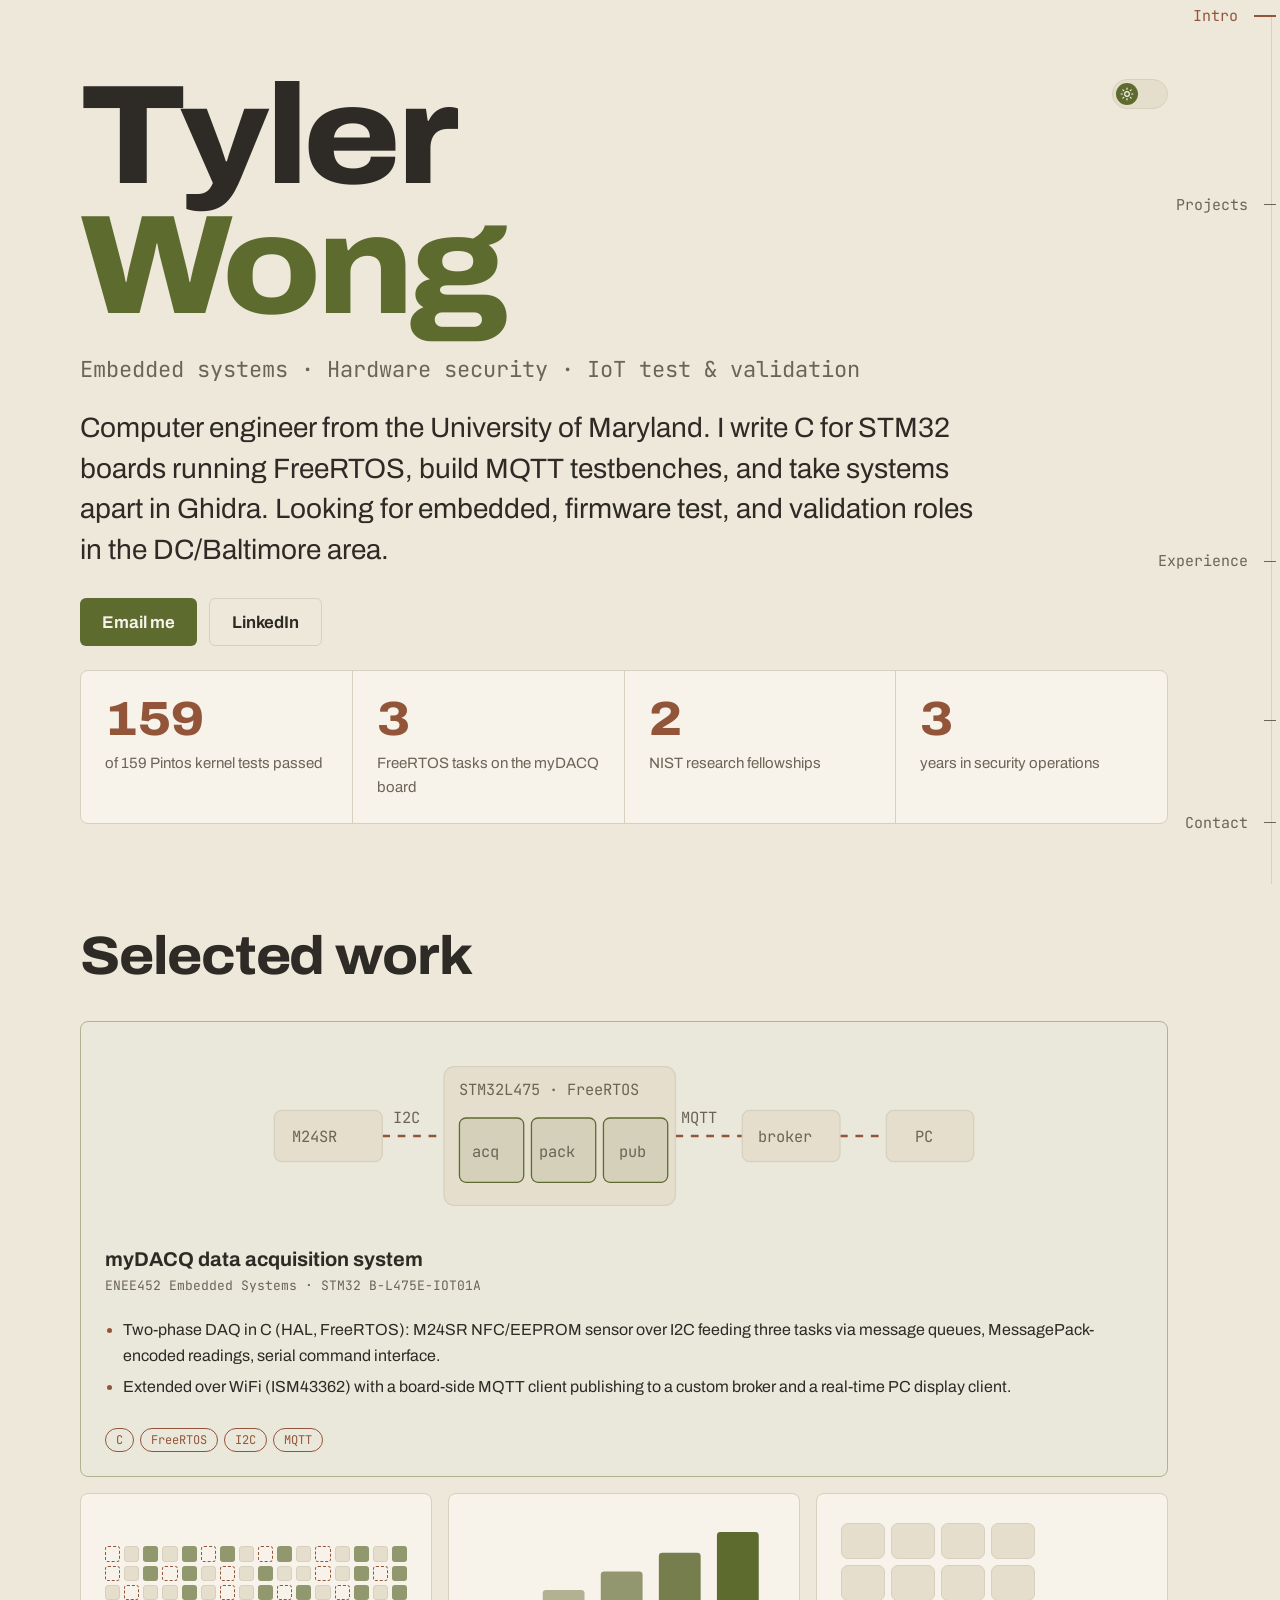
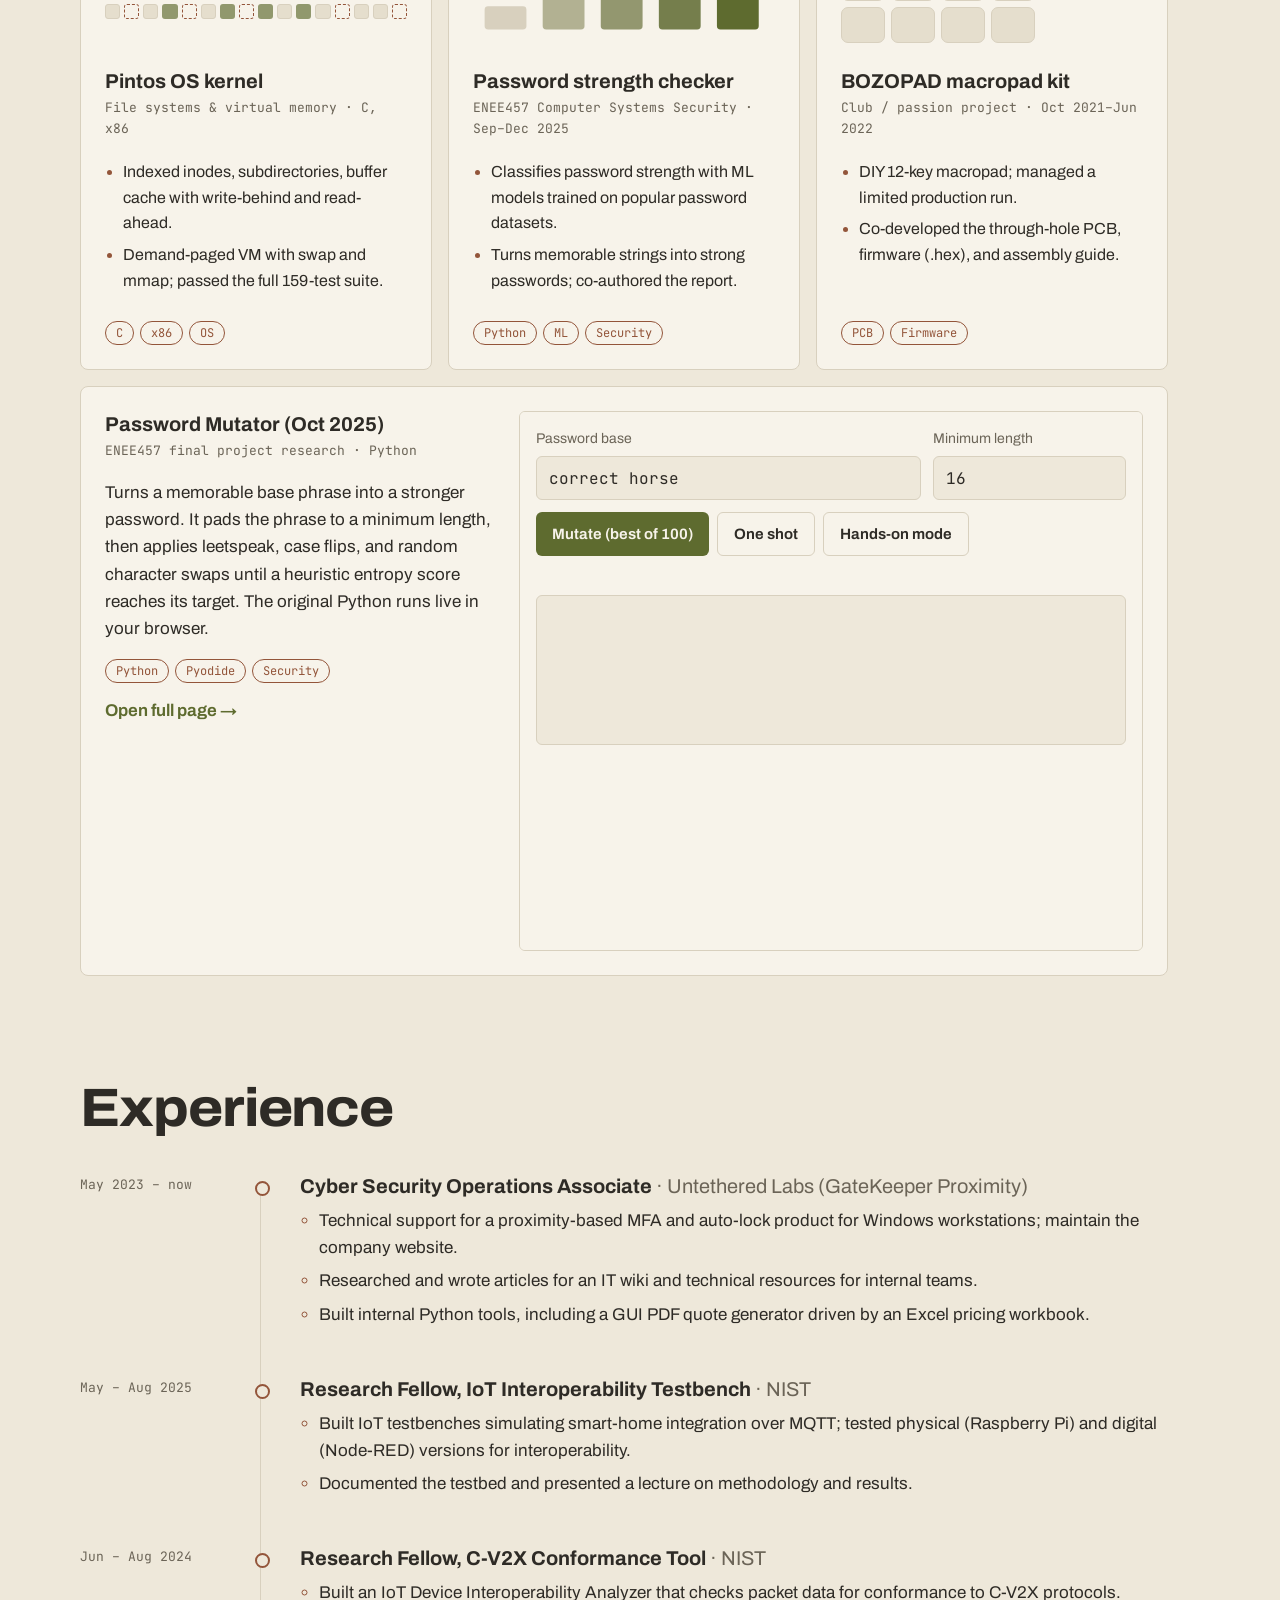
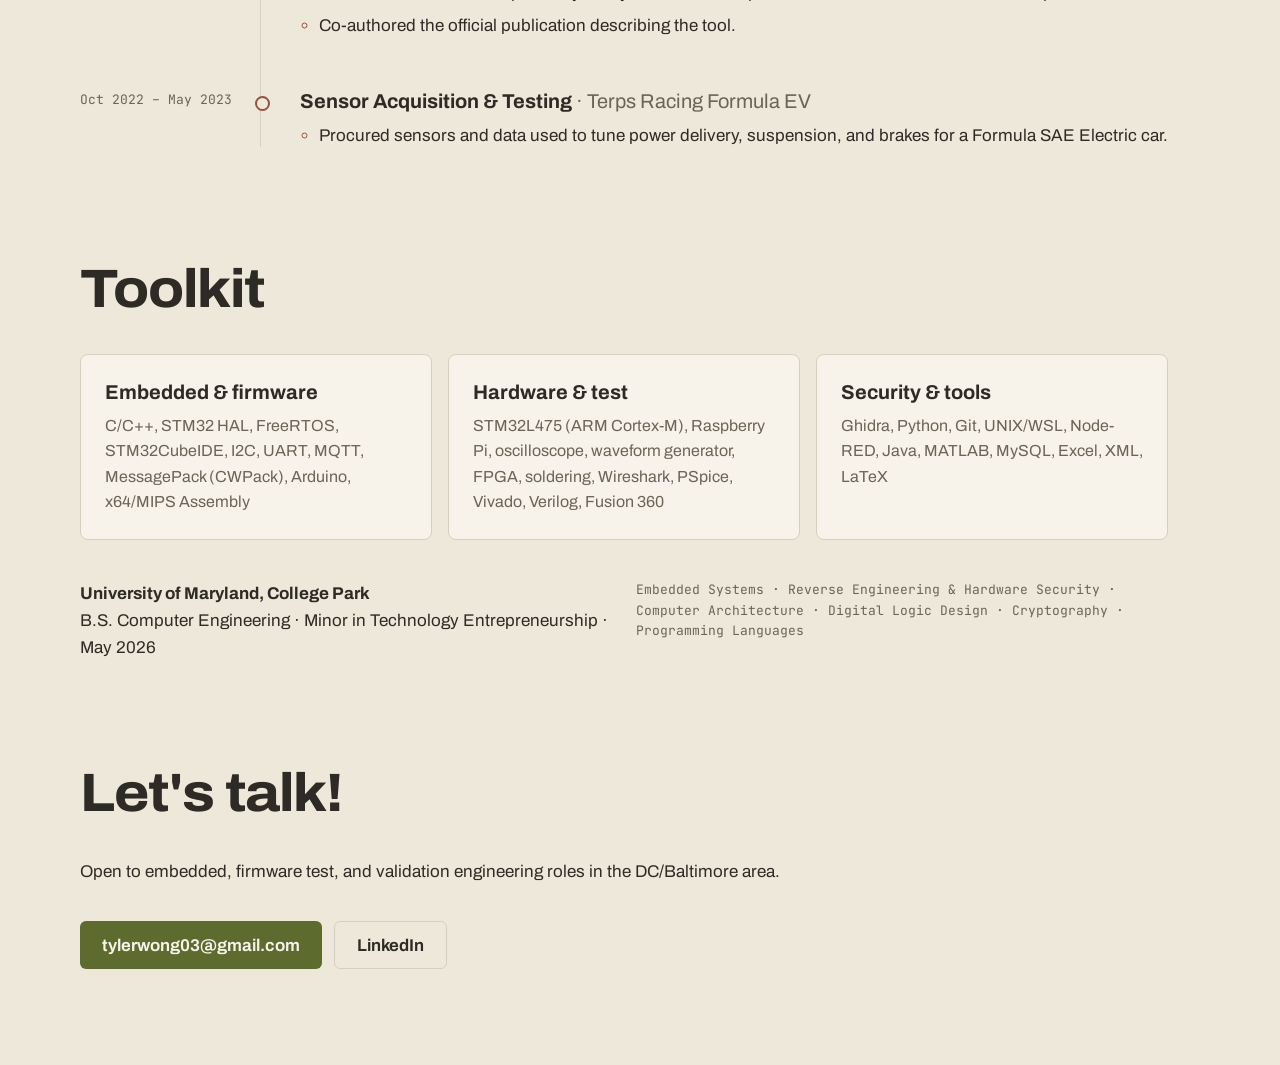
==== commit c8e2689e: "Lean harder on terracotta accents Stat numbers, list bullets, project tags, timeline dots and the si" ====
--- a/index.html
+++ b/index.html
@@ -8,9 +8,9 @@
   <link rel="preconnect" href="https://fonts.googleapis.com">
   <link rel="preconnect" href="https://fonts.gstatic.com" crossorigin>
   <link rel="stylesheet" href="https://fonts.googleapis.com/css2?family=Archivo:wdth,wght@100..125,400..800&family=JetBrains+Mono:wght@400;500&display=swap">
-  <link rel="stylesheet" href="style.css?v=6">
-  <script src="theme.js?v=6"></script>
-  <script src="main.js?v=6" defer></script>
+  <link rel="stylesheet" href="style.css?v=7">
+  <script src="theme.js?v=7"></script>
+  <script src="main.js?v=7" defer></script>
 </head>
 <body>
   <nav class="wrap nav">
--- a/style.css
+++ b/style.css
@@ -25,7 +25,7 @@
   --line: #d8d0be;
   --accent: #5e6b2f;
   --accent-ink: #f7f3ea;
-  --accent-2: #9a5a3c;
+  --accent-2: #93553a;
   color-scheme: light;
 }
 
@@ -74,7 +74,7 @@
 /* Stats */
 .stats { display: grid; grid-template-columns: repeat(4, 1fr); gap: 1px; background: var(--line); border: 1px solid var(--line); border-radius: 8px; overflow: hidden; padding: 0; max-width: 1088px; margin-inline: max(16px, calc((100% - 1088px) / 2)); }
 .stats > div { background: var(--surface); padding: 24px; }
-.stats b { display: block; font-size: 48px; font-weight: 800; font-stretch: 110%; line-height: 1; font-variant-numeric: tabular-nums; color: var(--accent); }
+.stats b { display: block; font-size: 48px; font-weight: 800; font-stretch: 110%; line-height: 1; font-variant-numeric: tabular-nums; color: var(--accent-2); }
 .stats span { display: block; margin-top: 8px; color: var(--muted); font-size: 15px; }
 
 
@@ -86,7 +86,7 @@
 .meta { font: 13px/1.6 var(--mono); color: var(--muted); margin: 0 0 12px; }
 ul { padding-left: 1.1em; margin: 8px 0; }
 li { margin-bottom: 6px; }
-li::marker { color: var(--accent); }
+li::marker { color: var(--accent-2); }
 
 /* Bento */
 .bento { display: grid; grid-template-columns: repeat(6, 1fr); gap: 16px; }
@@ -96,7 +96,7 @@
 .bento .card ul { flex: 1; font-size: 16px; }
 .bento .flagship { grid-column: span 6; background: color-mix(in oklab, var(--accent) 8%, var(--surface)); border-color: color-mix(in oklab, var(--accent) 30%, var(--line)); }
 .tags { display: flex; gap: 6px; flex-wrap: wrap; margin: 14px 0 0; }
-.tags span { font: 12px var(--mono); padding: 3px 10px; border: 1px solid var(--line); border-radius: 999px; color: var(--muted); }
+.tags span { font: 12px var(--mono); padding: 3px 10px; border: 1px solid var(--accent-2); border-radius: 999px; color: var(--accent-2); }
 .demo { display: inline-block; margin-top: 14px; font-weight: 650; text-decoration: none; }
 .bento .wide { grid-column: span 6; display: grid; grid-template-columns: 1fr 1.6fr; gap: 24px; align-items: start; }
 .wide iframe { width: 100%; height: 540px; border: 1px solid var(--line); border-radius: 6px; }
@@ -127,7 +127,7 @@
 .timeline { list-style: none; padding: 0; margin: 0; position: relative; }
 .timeline::before { content: ""; position: absolute; left: 180px; top: 10px; bottom: 10px; width: 1px; background: var(--line); }
 .timeline > li { display: grid; grid-template-columns: 180px 1fr; gap: 0 40px; margin-bottom: 40px; position: relative; }
-.timeline > li::before { content: ""; position: absolute; left: 175px; top: 8px; width: 11px; height: 11px; border-radius: 50%; background: var(--bg); border: 2px solid var(--accent); }
+.timeline > li::before { content: ""; position: absolute; left: 175px; top: 8px; width: 11px; height: 11px; border-radius: 50%; background: var(--bg); border: 2px solid var(--accent-2); }
 .when { font: 13px/1.9 var(--mono); color: var(--muted); margin: 0; }
 
 /* Skills */
@@ -169,12 +169,12 @@
   .nav { display: none; }
   .rail { display: block; position: fixed; top: 0; right: 0; bottom: 0; width: 28px; z-index: 10; }
   .rail::before { content: ""; position: absolute; top: 16px; bottom: 16px; right: 8px; width: 1px; background: var(--line); }
-  .rail-fill { position: absolute; top: 16px; right: 7.5px; width: 2px; height: calc((100% - 32px) * var(--p, 0)); background: var(--accent); }
+  .rail-fill { position: absolute; top: 16px; right: 7.5px; width: 2px; height: calc((100% - 32px) * var(--p, 0)); background: var(--accent-2); }
   .rail a { position: absolute; right: 0; top: var(--y); transform: translateY(-50%); display: flex; flex-direction: row-reverse; align-items: center; gap: 10px; padding: 10px 4px 10px 0; text-decoration: none; font: 15px var(--mono); color: var(--muted); white-space: nowrap; }
   .rail a::before { content: ""; width: 12px; height: 1px; background: var(--muted); transition: width 0.2s; }
   .rail a span { background: var(--bg); padding: 2px 6px; border-radius: 4px; opacity: 0; pointer-events: none; transform: translateX(4px); transition: opacity 0.2s, transform 0.2s; }
   .rail:hover a span, .rail:focus-within a span, .rail a.on span { opacity: 1; transform: none; pointer-events: auto; }
   .rail a:hover, .rail a:focus-visible { color: var(--text); }
-  .rail a.on { color: var(--accent); }
-  .rail a.on::before { width: 22px; height: 2px; background: var(--accent); }
+  .rail a.on { color: var(--accent-2); }
+  .rail a.on::before { width: 22px; height: 2px; background: var(--accent-2); }
 }
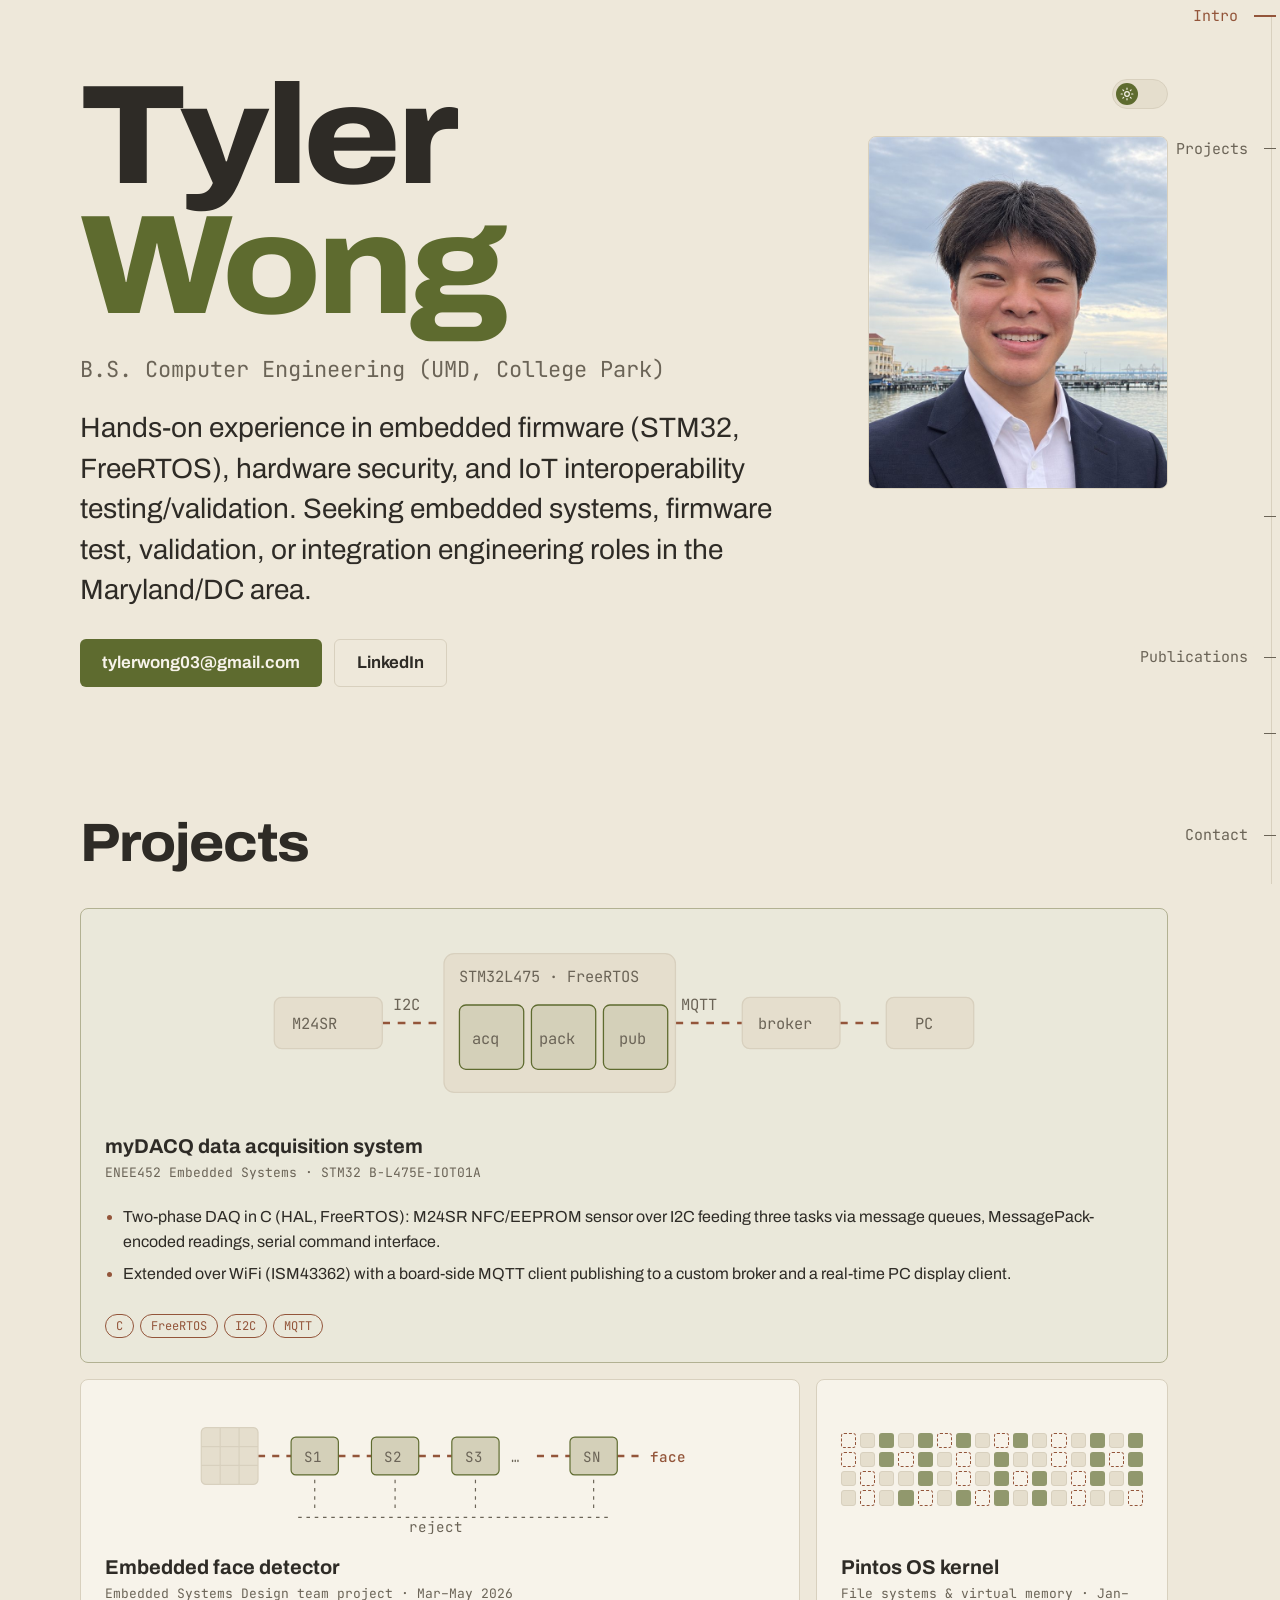
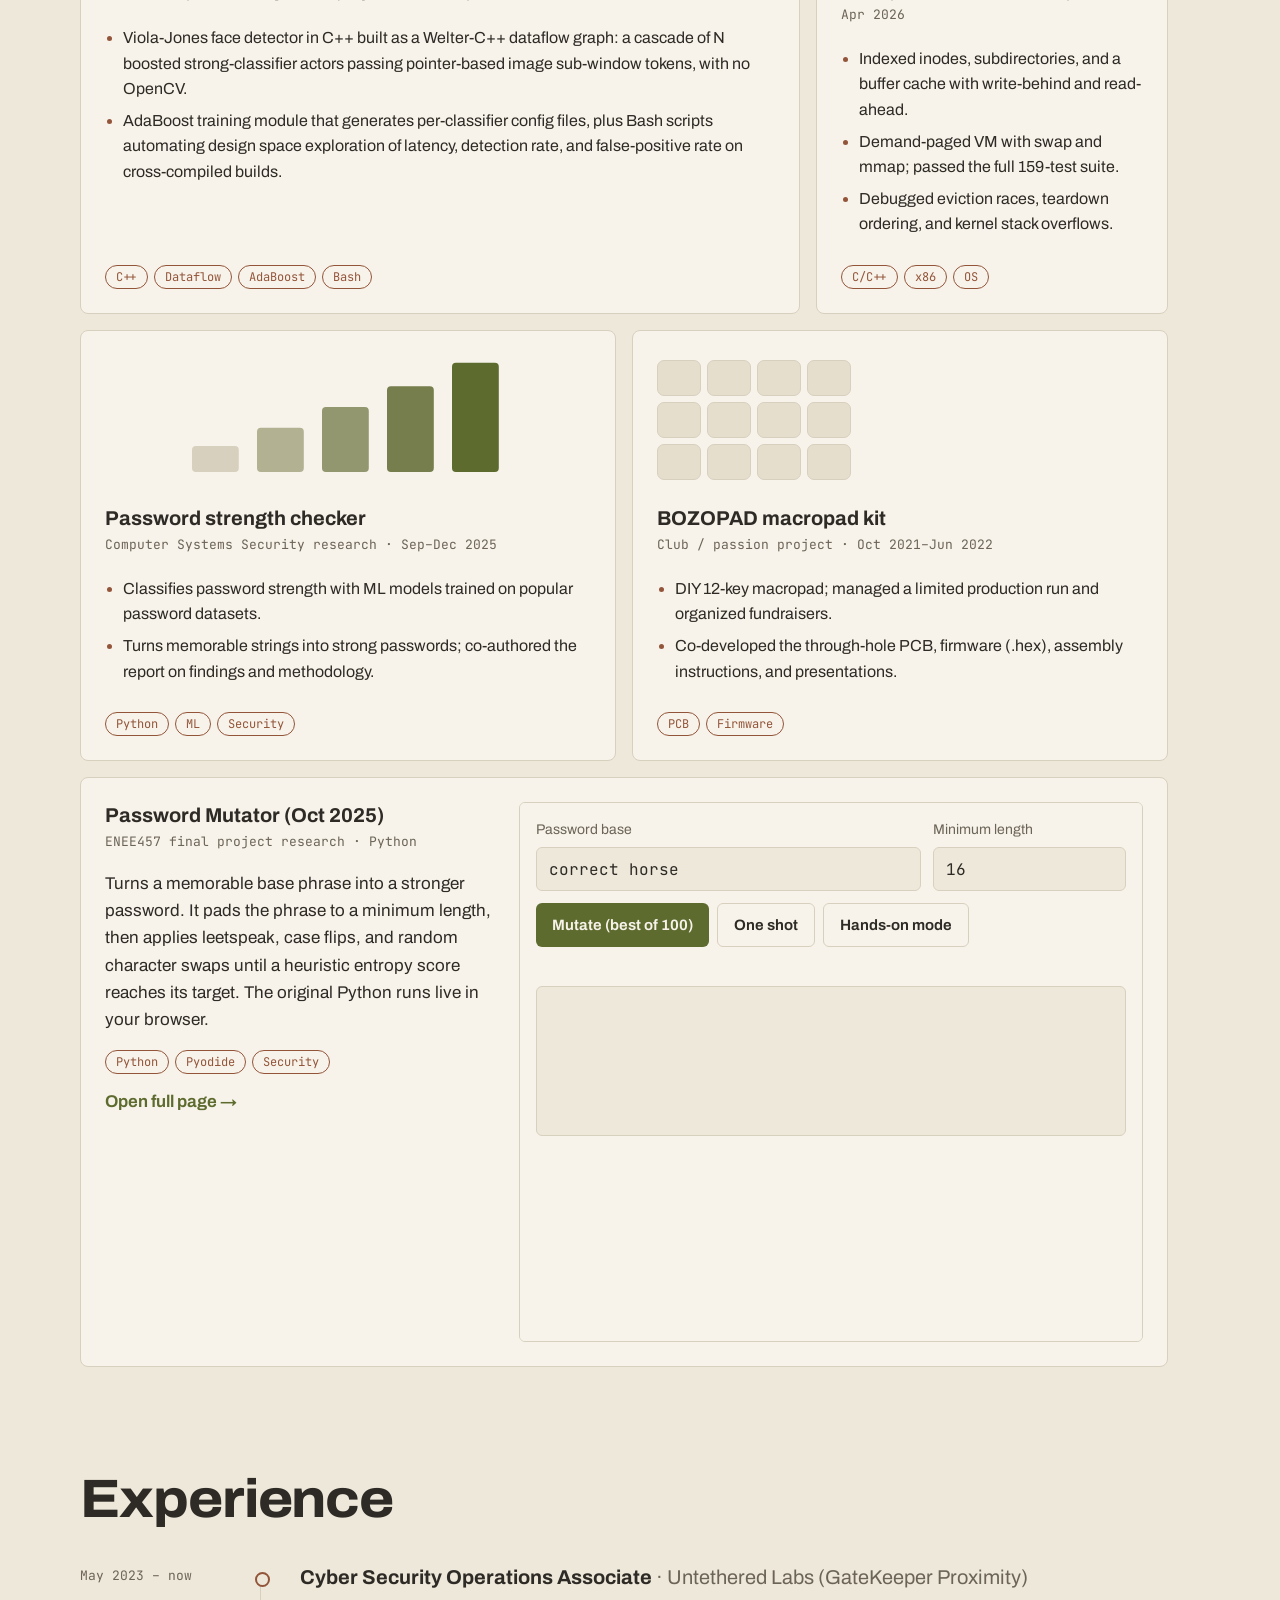
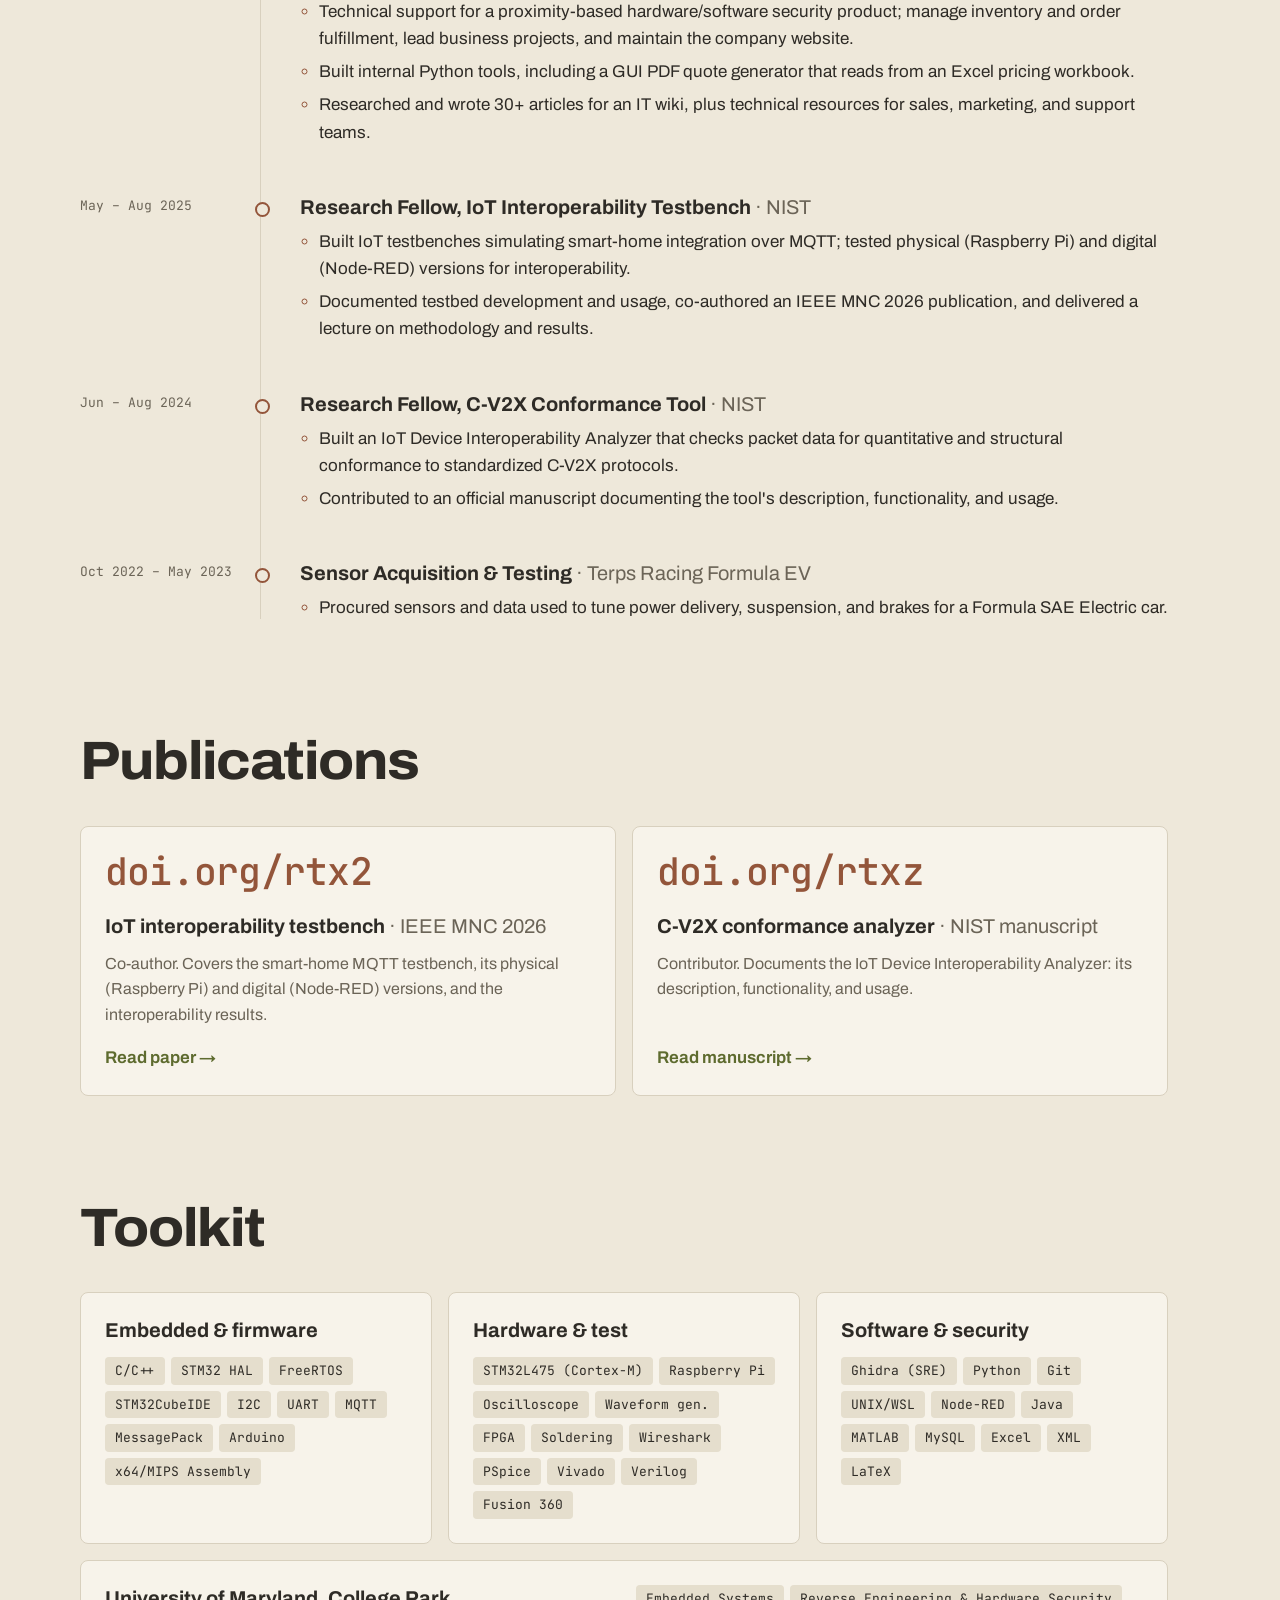
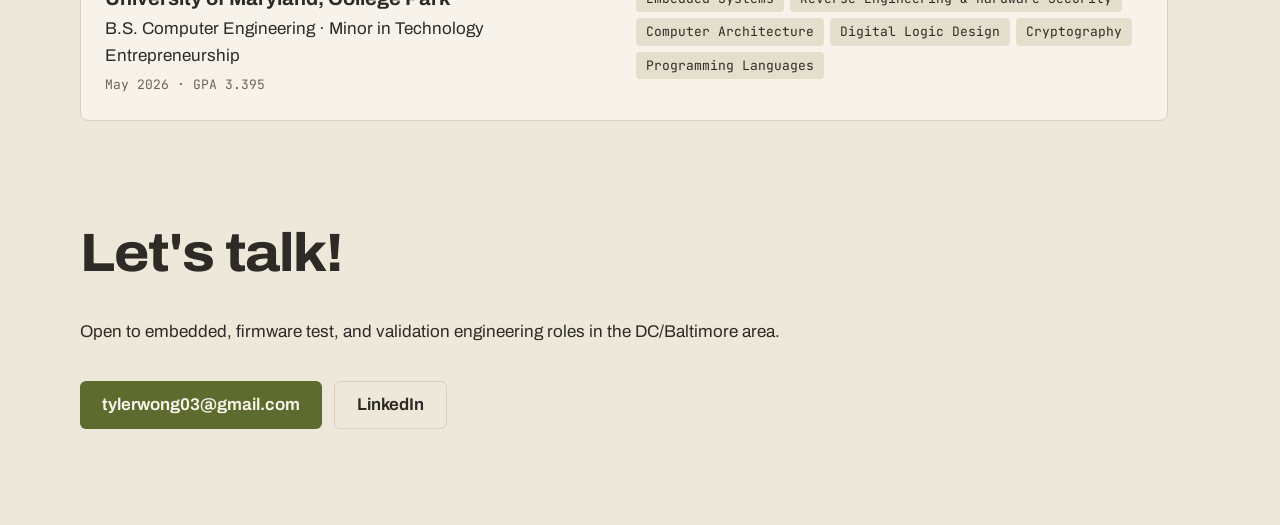
==== commit 4ea94eb9: "Update portfolio from resume v5.1" ====
--- a/index.html
+++ b/index.html
@@ -3,14 +3,14 @@
 <head>
   <meta charset="utf-8">
   <meta name="viewport" content="width=device-width, initial-scale=1">
-  <title>Tyler Wong — Embedded Systems Engineer</title>
+  <title>Tyler Wong — Computer Engineering Portfolio</title>
   <meta name="description" content="Computer engineer (UMD) working in embedded systems, hardware security, and IoT test/validation.">
   <link rel="preconnect" href="https://fonts.googleapis.com">
   <link rel="preconnect" href="https://fonts.gstatic.com" crossorigin>
   <link rel="stylesheet" href="https://fonts.googleapis.com/css2?family=Archivo:wdth,wght@100..125,400..800&family=JetBrains+Mono:wght@400;500&display=swap">
-  <link rel="stylesheet" href="style.css?v=7">
+  <link rel="stylesheet" href="style.css?v=9">
   <script src="theme.js?v=7"></script>
-  <script src="main.js?v=7" defer></script>
+  <script src="main.js?v=9" defer></script>
 </head>
 <body>
   <nav class="wrap nav">
@@ -28,7 +28,8 @@
     <a href="#top" style="--y: 10%"><span>Intro</span></a>
     <a href="#projects" style="--y: 28%"><span>Projects</span></a>
     <a href="#experience" style="--y: 50%"><span>Experience</span></a>
-    <a href="#skills" style="--y: 70%"><span>Skills</span></a>
+    <a href="#publications" style="--y: 62%"><span>Publications</span></a>
+    <a href="#skills" style="--y: 74%"><span>Skills</span></a>
     <a href="#contact" style="--y: 88%"><span>Contact</span></a>
   </nav>
 
@@ -36,30 +37,23 @@
     <button class="theme-switch" type="button" role="switch" aria-checked="false" aria-label="Dark mode"><span class="track" aria-hidden="true"><span class="knob"><svg class="sun" viewBox="0 0 24 24"><circle cx="12" cy="12" r="4"/><path d="M12 2v2M12 20v2M4.9 4.9l1.4 1.4M17.7 17.7l1.4 1.4M2 12h2M20 12h2M4.9 19.1l1.4-1.4M17.7 6.3l1.4-1.4"/></svg><svg class="moon" viewBox="0 0 24 24"><path d="M21 12.8A9 9 0 1 1 11.2 3a7 7 0 0 0 9.8 9.8z"/></svg></span></span></button>
     <div class="hero-text">
       <h1><span class="line"><span>Tyler</span></span><span class="line"><span>Wong</span></span></h1>
-      <p class="tagline">Embedded systems · Hardware security · IoT test &amp; validation</p>
-      <p class="lede">Computer engineer from the University of Maryland. I write C for STM32 boards running FreeRTOS,
-        build MQTT testbenches, and take systems apart in Ghidra. Looking for embedded, firmware test, and validation
-        roles in the DC/Baltimore area.</p>
+      <p class="tagline">B.S. Computer Engineering (UMD, College Park)</p>
+      <p class="lede">Hands-on experience in embedded firmware (STM32, FreeRTOS), hardware security, and IoT interoperability testing/validation. Seeking embedded systems, firmware test, validation, or integration engineering roles in the Maryland/DC area.</p>
       <p class="links">
-        <a class="btn" href="mailto:tylerwong03@gmail.com">Email me</a>
-        <a class="btn ghost" href="https://linkedin.com/in/tyler-wong-compe-umd">LinkedIn</a>
-        <!-- <a class="btn ghost" href="https://github.com/YOURNAME">GitHub</a> -->
+        <a class="btn" href="mailto:tylerwong03@gmail.com">tylerwong03@gmail.com</a>
+        <a class="btn ghost" href="https://linkedin.com/in/tyler-wong-compeng">LinkedIn</a>
       </p>
     </div>
-
+    <figure class="portrait">
+      <div class="frame">
+        <img src="portrait.jpg" width="720" height="849" alt="Portrait of Tyler Wong">
+      </div>
+    </figure>
   </header>
-
-  <section class="wrap stats" aria-label="At a glance">
-    <div><b data-n="159">159</b><span>of 159 Pintos kernel tests passed</span></div>
-    <div><b data-n="3">3</b><span>FreeRTOS tasks on the myDACQ board</span></div>
-    <div><b data-n="2">2</b><span>NIST research fellowships</span></div>
-    <div><b data-n="3">3</b><span>years in security operations</span></div>
-  </section>
-
 
   <main>
     <section id="projects" class="wrap">
-      <h2>Selected work</h2>
+      <h2>Projects</h2>
       <div class="bento">
         <!-- To add a live demo to a card: put it in demos/<name>/index.html, then add
              <a class="demo" href="demos/<name>/">Try it live →</a> inside the card. -->
@@ -84,18 +78,42 @@
           <p class="tags"><span>C</span><span>FreeRTOS</span><span>I2C</span><span>MQTT</span></p>
         </article>
 
+        <article class="card span4">
+          <svg class="art" viewBox="0 0 420 110" aria-hidden="true">
+            <path class="wire" d="M56 44H84M124 44H152M192 44H220M292 44H320M360 44H384"/>
+            <path class="rej" d="M104 64V88M172 64V88M240 64V88M340 64V88M90 96H354"/>
+            <rect x="8" y="20" width="48" height="48" rx="4"/>
+            <path class="grid" d="M24 20V68M40 20V68M8 36H56M8 52H56"/>
+            <rect class="task" x="84" y="28" width="40" height="32" rx="4"/><text x="95" y="49">S1</text>
+            <rect class="task" x="152" y="28" width="40" height="32" rx="4"/><text x="163" y="49">S2</text>
+            <rect class="task" x="220" y="28" width="40" height="32" rx="4"/><text x="231" y="49">S3</text>
+            <text x="270" y="49">…</text>
+            <rect class="task" x="320" y="28" width="40" height="32" rx="4"/><text x="331" y="49">SN</text>
+            <text class="hit" x="388" y="49">face</text>
+            <text x="184" y="108">reject</text>
+          </svg>
+          <h3>Embedded face detector</h3>
+          <p class="meta">Embedded Systems Design team project · Mar–May 2026</p>
+          <ul>
+            <li>Viola-Jones face detector in C++ built as a Welter-C++ dataflow graph: a cascade of N boosted strong-classifier actors passing pointer-based image sub-window tokens, with no OpenCV.</li>
+            <li>AdaBoost training module that generates per-classifier config files, plus Bash scripts automating design space exploration of latency, detection rate, and false-positive rate on cross-compiled builds.</li>
+          </ul>
+          <p class="tags"><span>C++</span><span>Dataflow</span><span>AdaBoost</span><span>Bash</span></p>
+        </article>
+
         <article class="card">
           <div class="art pages" aria-hidden="true"></div>
           <h3>Pintos OS kernel</h3>
-          <p class="meta">File systems &amp; virtual memory · C, x86</p>
-          <ul>
-            <li>Indexed inodes, subdirectories, buffer cache with write-behind and read-ahead.</li>
+          <p class="meta">File systems &amp; virtual memory · Jan–Apr 2026</p>
+          <ul>
+            <li>Indexed inodes, subdirectories, and a buffer cache with write-behind and read-ahead.</li>
             <li>Demand-paged VM with swap and mmap; passed the full 159-test suite.</li>
-          </ul>
-          <p class="tags"><span>C</span><span>x86</span><span>OS</span></p>
-        </article>
-
-        <article class="card">
+            <li>Debugged eviction races, teardown ordering, and kernel stack overflows.</li>
+          </ul>
+          <p class="tags"><span>C/C++</span><span>x86</span><span>OS</span></p>
+        </article>
+
+        <article class="card span3">
           <svg class="art" viewBox="0 0 260 100" aria-hidden="true">
             <rect class="bar b1" x="10" y="70" width="36" height="20" rx="3"/>
             <rect class="bar b2" x="60" y="56" width="36" height="34" rx="3"/>
@@ -104,15 +122,15 @@
             <rect class="bar b5" x="210" y="6" width="36" height="84" rx="3"/>
           </svg>
           <h3>Password strength checker</h3>
-          <p class="meta">ENEE457 Computer Systems Security · Sep–Dec 2025</p>
+          <p class="meta">Computer Systems Security research · Sep–Dec 2025</p>
           <ul>
             <li>Classifies password strength with ML models trained on popular password datasets.</li>
-            <li>Turns memorable strings into strong passwords; co-authored the report.</li>
+            <li>Turns memorable strings into strong passwords; co-authored the report on findings and methodology.</li>
           </ul>
           <p class="tags"><span>Python</span><span>ML</span><span>Security</span></p>
         </article>
 
-        <article class="card">
+        <article class="card span3">
           <div class="art keys" aria-hidden="true">
             <span></span><span></span><span></span><span></span><span></span><span></span>
             <span></span><span></span><span></span><span></span><span></span><span></span>
@@ -120,8 +138,8 @@
           <h3>BOZOPAD macropad kit</h3>
           <p class="meta">Club / passion project · Oct 2021–Jun 2022</p>
           <ul>
-            <li>DIY 12-key macropad; managed a limited production run.</li>
-            <li>Co-developed the through-hole PCB, firmware (.hex), and assembly guide.</li>
+            <li>DIY 12-key macropad; managed a limited production run and organized fundraisers.</li>
+            <li>Co-developed the through-hole PCB, firmware (.hex), assembly instructions, and presentations.</li>
           </ul>
           <p class="tags"><span>PCB</span><span>Firmware</span></p>
         </article>
@@ -149,9 +167,9 @@
           <div>
             <h3>Cyber Security Operations Associate <span>· Untethered Labs (GateKeeper Proximity)</span></h3>
             <ul>
-              <li>Technical support for a proximity-based MFA and auto-lock product for Windows workstations; maintain the company website.</li>
-              <li>Researched and wrote articles for an IT wiki and technical resources for internal teams.</li>
-              <li>Built internal Python tools, including a GUI PDF quote generator driven by an Excel pricing workbook.</li>
+              <li>Technical support for a proximity-based hardware/software security product; manage inventory and order fulfillment, lead business projects, and maintain the company website.</li>
+              <li>Built internal Python tools, including a GUI PDF quote generator that reads from an Excel pricing workbook.</li>
+              <li>Researched and wrote 30+ articles for an IT wiki, plus technical resources for sales, marketing, and support teams.</li>
             </ul>
           </div>
         </li>
@@ -161,7 +179,7 @@
             <h3>Research Fellow, IoT Interoperability Testbench <span>· NIST</span></h3>
             <ul>
               <li>Built IoT testbenches simulating smart-home integration over MQTT; tested physical (Raspberry Pi) and digital (Node-RED) versions for interoperability.</li>
-              <li>Documented the testbed and presented a lecture on methodology and results.</li>
+              <li>Documented testbed development and usage, co-authored an IEEE MNC 2026 publication, and delivered a lecture on methodology and results.</li>
             </ul>
           </div>
         </li>
@@ -170,8 +188,8 @@
           <div>
             <h3>Research Fellow, C-V2X Conformance Tool <span>· NIST</span></h3>
             <ul>
-              <li>Built an IoT Device Interoperability Analyzer that checks packet data for conformance to C-V2X protocols.</li>
-              <li>Co-authored the official publication describing the tool.</li>
+              <li>Built an IoT Device Interoperability Analyzer that checks packet data for quantitative and structural conformance to standardized C-V2X protocols.</li>
+              <li>Contributed to an official manuscript documenting the tool's description, functionality, and usage.</li>
             </ul>
           </div>
         </li>
@@ -185,6 +203,24 @@
           </div>
         </li>
       </ol>
+    </section>
+
+    <section id="publications" class="wrap">
+      <h2>Publications</h2>
+      <div class="pubs">
+        <a class="card pub" href="https://doi.org/rtx2" target="_blank" rel="noopener">
+          <span class="doi">doi.org/rtx2</span>
+          <h3>IoT interoperability testbench <span>· IEEE MNC 2026</span></h3>
+          <p>Co-author. Covers the smart-home MQTT testbench, its physical (Raspberry Pi) and digital (Node-RED) versions, and the interoperability results.</p>
+          <span class="go">Read paper →</span>
+        </a>
+        <a class="card pub" href="https://doi.org/rtxz" target="_blank" rel="noopener">
+          <span class="doi">doi.org/rtxz</span>
+          <h3>C-V2X conformance analyzer <span>· NIST manuscript</span></h3>
+          <p>Contributor. Documents the IoT Device Interoperability Analyzer: its description, functionality, and usage.</p>
+          <span class="go">Read manuscript →</span>
+        </a>
+      </div>
     </section>
 
     <section id="skills" class="wrap">
@@ -192,20 +228,24 @@
       <div class="skills">
         <div class="card">
           <h3>Embedded &amp; firmware</h3>
-          <p>C/C++, STM32 HAL, FreeRTOS, STM32CubeIDE, I2C, UART, MQTT, MessagePack (CWPack), Arduino, x64/MIPS Assembly</p>
+          <p class="chips"><span>C/C++</span><span>STM32 HAL</span><span>FreeRTOS</span><span>STM32CubeIDE</span><span>I2C</span><span>UART</span><span>MQTT</span><span>MessagePack</span><span>Arduino</span><span>x64/MIPS Assembly</span></p>
         </div>
         <div class="card">
           <h3>Hardware &amp; test</h3>
-          <p>STM32L475 (ARM Cortex-M), Raspberry Pi, oscilloscope, waveform generator, FPGA, soldering, Wireshark, PSpice, Vivado, Verilog, Fusion 360</p>
+          <p class="chips"><span>STM32L475 (Cortex-M)</span><span>Raspberry Pi</span><span>Oscilloscope</span><span>Waveform gen.</span><span>FPGA</span><span>Soldering</span><span>Wireshark</span><span>PSpice</span><span>Vivado</span><span>Verilog</span><span>Fusion 360</span></p>
         </div>
         <div class="card">
-          <h3>Security &amp; tools</h3>
-          <p>Ghidra, Python, Git, UNIX/WSL, Node-RED, Java, MATLAB, MySQL, Excel, XML, LaTeX</p>
-        </div>
-      </div>
-      <div class="edu">
-        <p><strong>University of Maryland, College Park</strong><br>B.S. Computer Engineering · Minor in Technology Entrepreneurship · May 2026</p>
-        <p class="meta">Embedded Systems · Reverse Engineering &amp; Hardware Security · Computer Architecture · Digital Logic Design · Cryptography · Programming Languages</p>
+          <h3>Software &amp; security</h3>
+          <p class="chips"><span>Ghidra (SRE)</span><span>Python</span><span>Git</span><span>UNIX/WSL</span><span>Node-RED</span><span>Java</span><span>MATLAB</span><span>MySQL</span><span>Excel</span><span>XML</span><span>LaTeX</span></p>
+        </div>
+      </div>
+      <div class="card edu">
+        <div>
+          <h3>University of Maryland, College Park</h3>
+          <p>B.S. Computer Engineering · Minor in Technology Entrepreneurship</p>
+          <p class="meta">May 2026 · GPA 3.395</p>
+        </div>
+        <p class="chips"><span>Embedded Systems</span><span>Reverse Engineering &amp; Hardware Security</span><span>Computer Architecture</span><span>Digital Logic Design</span><span>Cryptography</span><span>Programming Languages</span></p>
       </div>
     </section>
 
@@ -214,7 +254,7 @@
       <p>Open to embedded, firmware test, and validation engineering roles in the DC/Baltimore area.</p>
       <p class="links">
         <a class="btn" href="mailto:tylerwong03@gmail.com">tylerwong03@gmail.com</a>
-        <a class="btn ghost" href="https://linkedin.com/in/tyler-wong-compe-umd">LinkedIn</a>
+        <a class="btn ghost" href="https://linkedin.com/in/tyler-wong-compeng">LinkedIn</a>
       </p>
     </section>
   </main>
--- a/style.css
+++ b/style.css
@@ -50,7 +50,35 @@
 .nav a:hover { color: var(--text); }
 
 /* Hero */
-.hero { position: relative; padding-top: 72px; padding-bottom: 24px; }
+.hero { position: relative; padding-top: 72px; padding-bottom: 24px; display: grid; grid-template-columns: 1fr auto; gap: 48px; align-items: start; }
+/* margin-top clears the theme switch above it */
+.portrait { width: clamp(220px, 26vw, 300px); margin: 64px 0 0; }
+.portrait .frame { position: relative; border-radius: 8px; overflow: hidden; border: 1px solid var(--line); }
+.portrait img { display: block; width: 100%; height: auto; }
+.portrait figcaption { font: 12px/1.5 var(--mono); color: var(--muted); margin-top: 10px; }
+/* Detection box: corner brackets drawn with 8 background strips, positioned over the face */
+.detect {
+  --c: var(--accent-2);
+  position: absolute; left: 28%; top: 30%; width: 43%; height: 37%;
+  background:
+    linear-gradient(var(--c), var(--c)) 0 0 / 16px 2px, linear-gradient(var(--c), var(--c)) 0 0 / 2px 16px,
+    linear-gradient(var(--c), var(--c)) 100% 0 / 16px 2px, linear-gradient(var(--c), var(--c)) 100% 0 / 2px 16px,
+    linear-gradient(var(--c), var(--c)) 0 100% / 16px 2px, linear-gradient(var(--c), var(--c)) 0 100% / 2px 16px,
+    linear-gradient(var(--c), var(--c)) 100% 100% / 16px 2px, linear-gradient(var(--c), var(--c)) 100% 100% / 2px 16px;
+  background-repeat: no-repeat;
+  outline: 1px dashed color-mix(in oklab, var(--c) 55%, transparent); outline-offset: -1px;
+  animation: lock 0.7s 0.6s var(--ease) both;
+}
+.detect b { position: absolute; left: 0; bottom: 100%; margin-bottom: 4px; font: 500 11px/1.6 var(--mono); background: var(--c); color: var(--bg); padding: 0 6px; border-radius: 3px; }
+@keyframes lock { from { opacity: 0; transform: scale(1.35); } to { opacity: 1; transform: scale(1); } }
+
+/* Toolkit belt */
+.belt { overflow: hidden; margin-top: 40px; border-block: 1px solid var(--line); padding: 14px 0; }
+.belt-track { display: flex; width: max-content; animation: belt 50s linear infinite; }
+.belt:hover .belt-track { animation-play-state: paused; }
+.belt span { font: 14px var(--mono); color: var(--muted); padding-right: 22px; white-space: nowrap; }
+.belt span::before { content: "◆"; color: var(--accent-2); margin-right: 22px; font-size: 9px; vertical-align: 2px; }
+@keyframes belt { to { transform: translateX(-50%); } }
 .theme-switch { position: absolute; z-index: 1; top: 72px; right: 16px; display: flex; align-items: center; min-height: 44px; padding: 0; background: none; border: 0; cursor: pointer; }
 .theme-switch .track { position: relative; width: 56px; height: 30px; border-radius: 999px; background: var(--surface-2); border: 1px solid var(--line); transition: border-color 0.2s; }
 .theme-switch:hover .track { border-color: var(--muted); }
@@ -76,6 +104,7 @@
 .stats > div { background: var(--surface); padding: 24px; }
 .stats b { display: block; font-size: 48px; font-weight: 800; font-stretch: 110%; line-height: 1; font-variant-numeric: tabular-nums; color: var(--accent-2); }
 .stats span { display: block; margin-top: 8px; color: var(--muted); font-size: 15px; }
+.stats b em { font-style: normal; }
 
 
 /* Sections */
@@ -100,6 +129,8 @@
 .demo { display: inline-block; margin-top: 14px; font-weight: 650; text-decoration: none; }
 .bento .wide { grid-column: span 6; display: grid; grid-template-columns: 1fr 1.6fr; gap: 24px; align-items: start; }
 .wide iframe { width: 100%; height: 540px; border: 1px solid var(--line); border-radius: 6px; }
+.bento .span4 { grid-column: span 4; }
+.bento .span3 { grid-column: span 3; }
 @media (max-width: 860px) { .bento .wide { grid-template-columns: 1fr; } }
 
 /* Card art */
@@ -109,6 +140,9 @@
 svg.art text { font: 12px var(--mono); fill: var(--muted); }
 svg.art .wire { fill: none; stroke: var(--accent-2); stroke-width: 2; stroke-dasharray: 6 6; animation: flow 1.2s linear infinite; }
 @keyframes flow { to { stroke-dashoffset: -12; } }
+svg.art .rej { fill: none; stroke: var(--muted); stroke-dasharray: 3 4; }
+svg.art .grid { fill: none; stroke: var(--line); }
+svg.art .hit { fill: var(--accent-2); font-weight: 500; }
 svg.art .bar { stroke: none; }
 svg.art .b1 { fill: var(--line); }
 svg.art .b2 { fill: color-mix(in oklab, var(--accent) 30%, var(--line)); }
@@ -132,9 +166,20 @@
 
 /* Skills */
 .skills { display: grid; grid-template-columns: repeat(3, 1fr); gap: 16px; }
-.skills p { margin: 8px 0 0; color: var(--muted); font-size: 16px; }
-.edu { margin-top: 40px; display: grid; grid-template-columns: 1fr 1fr; gap: 24px; align-items: start; }
+.skills .chips { margin-top: 14px; }
+.chips { display: flex; flex-wrap: wrap; gap: 6px; margin: 0; }
+.chips span { font: 13px/1.5 var(--mono); padding: 4px 10px; border-radius: 4px; background: var(--surface-2); color: var(--text); }
+.edu { margin-top: 16px; display: grid; grid-template-columns: 1fr 1fr; gap: 24px; align-items: start; }
 .edu p { margin: 0; }
+.edu .meta { margin-top: 6px; }
+
+/* Publications */
+.pubs { display: grid; grid-template-columns: 1fr 1fr; gap: 16px; }
+.pub { display: flex; flex-direction: column; color: var(--text); text-decoration: none; transition: border-color 0.2s, transform 0.2s var(--ease); }
+.pub:hover { border-color: var(--accent-2); transform: translateY(-2px); }
+.pub .doi { font: 500 clamp(26px, 3.4vw, 38px)/1.1 var(--mono); letter-spacing: -0.02em; color: var(--accent-2); margin-bottom: 20px; }
+.pub p { margin: 8px 0 0; color: var(--muted); font-size: 16px; flex: 1; }
+.pub .go { margin-top: 16px; color: var(--accent); font-weight: 650; }
 
 /* Contact */
 .contact p { margin: 0; }
@@ -143,10 +188,11 @@
 
 /* Responsive */
 @media (max-width: 860px) {
-  .hero { padding-top: 32px; }
+  .hero { padding-top: 32px; grid-template-columns: 1fr; gap: 24px; }
+  .portrait { order: -1; width: 160px; margin-top: 56px; }
   .stats { grid-template-columns: 1fr 1fr; }
   .bento .card, .bento .flagship { grid-column: span 6; }
-  .skills, .edu { grid-template-columns: 1fr; }
+  .skills, .edu, .pubs { grid-template-columns: 1fr; }
   .timeline::before, .timeline > li::before { display: none; }
   .timeline > li { grid-template-columns: 1fr; }
   main section { margin-top: 72px; }
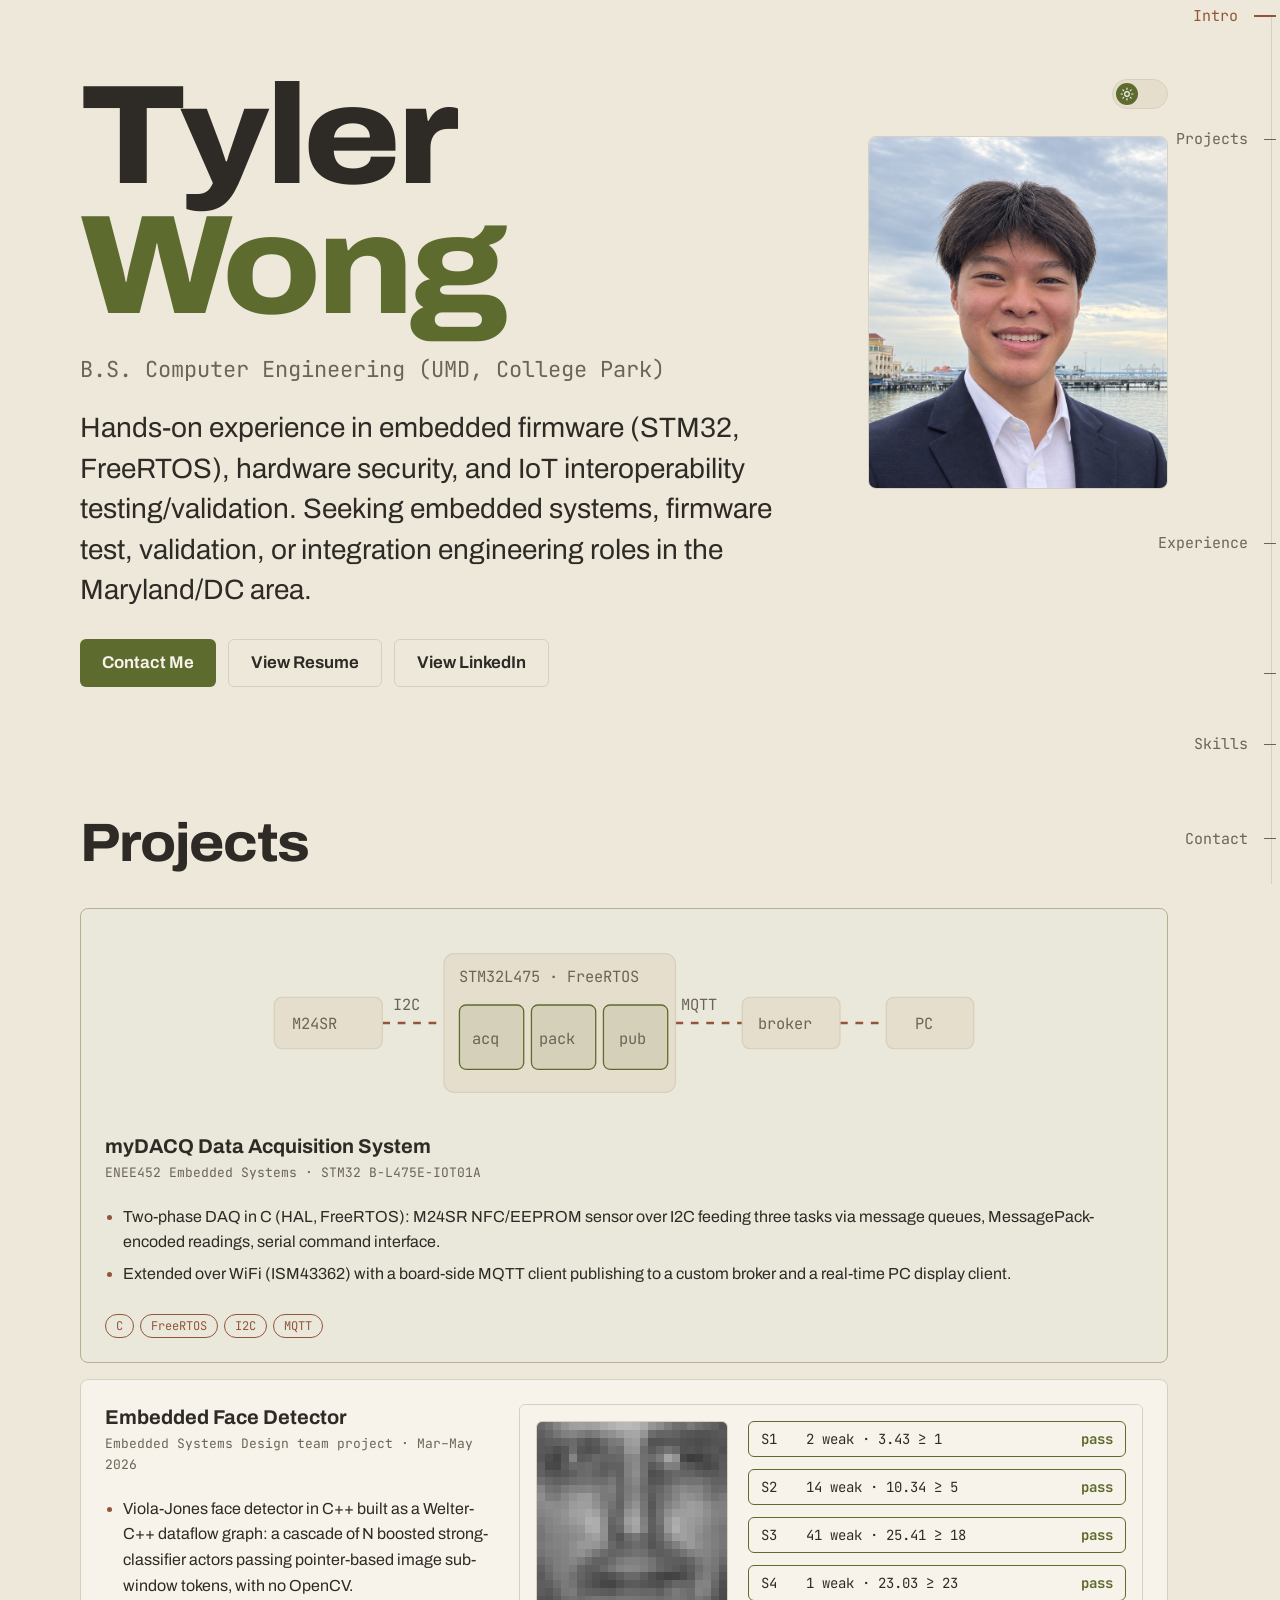
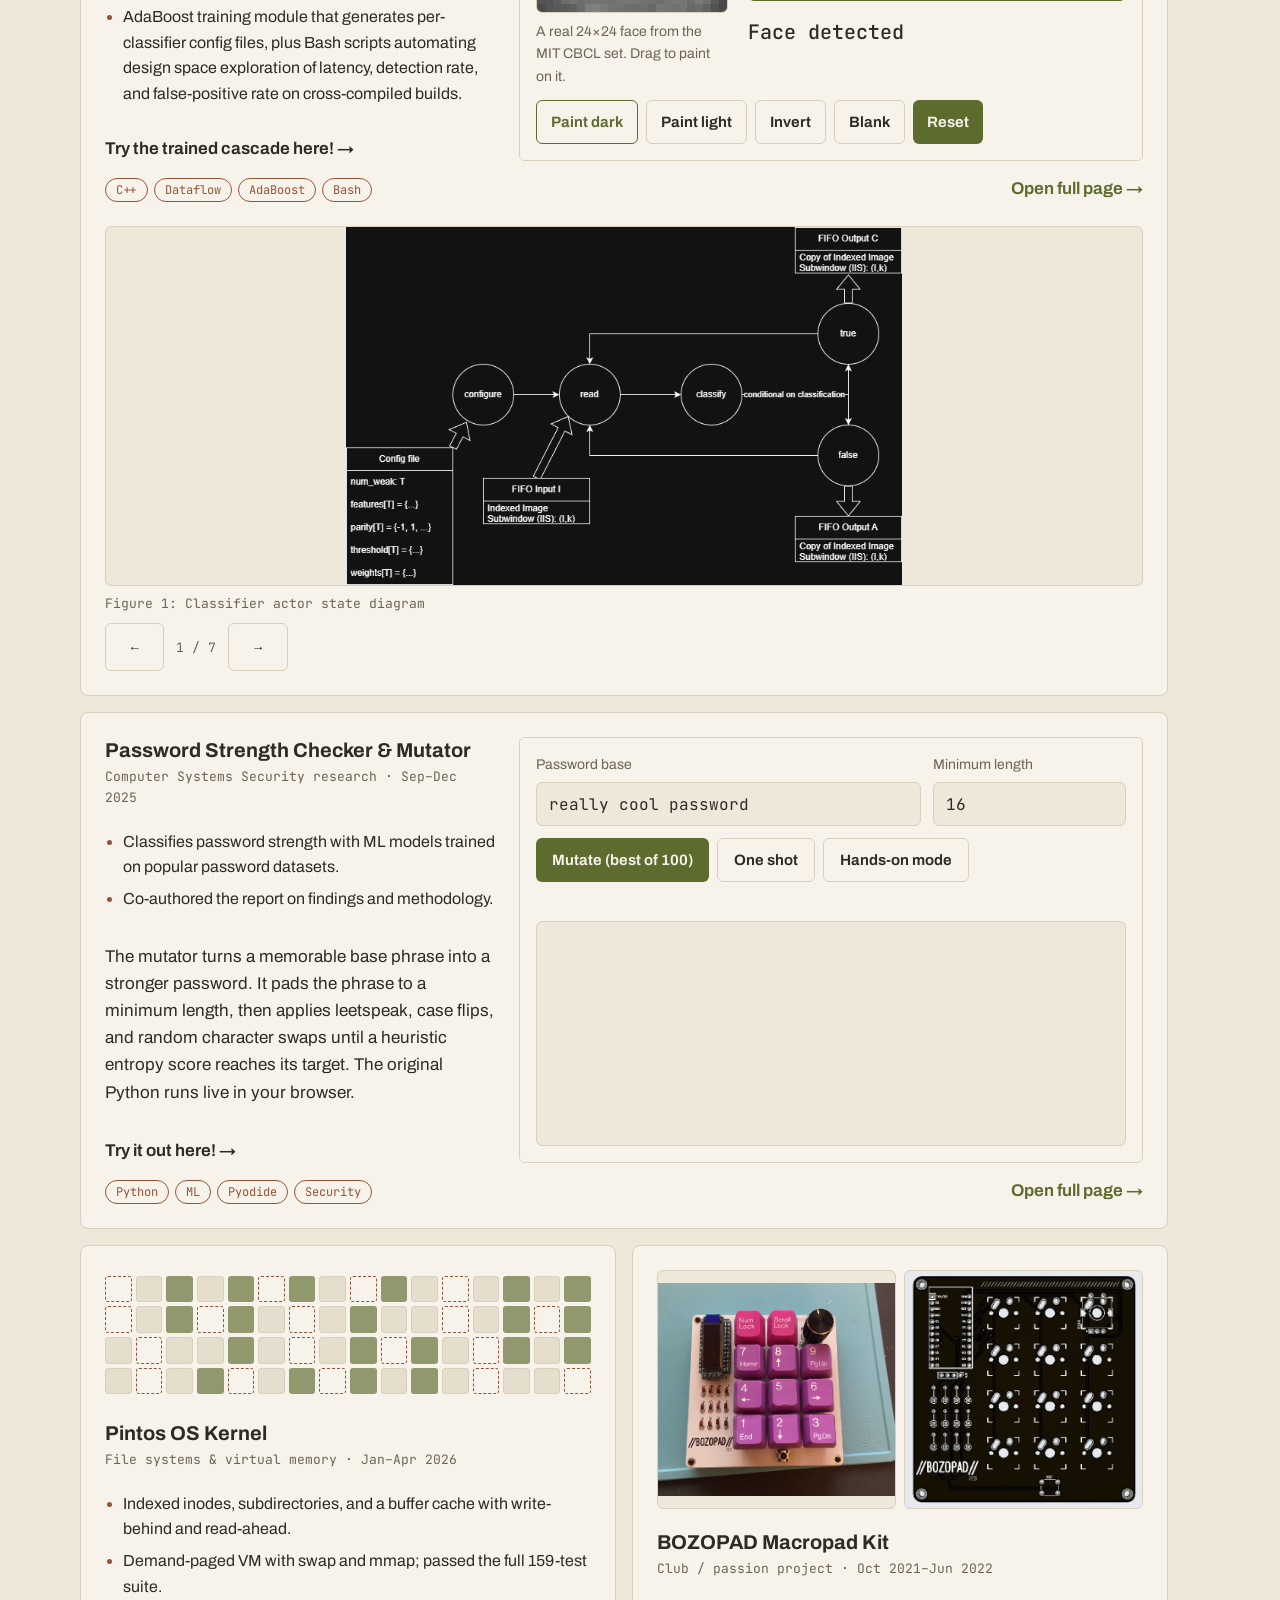
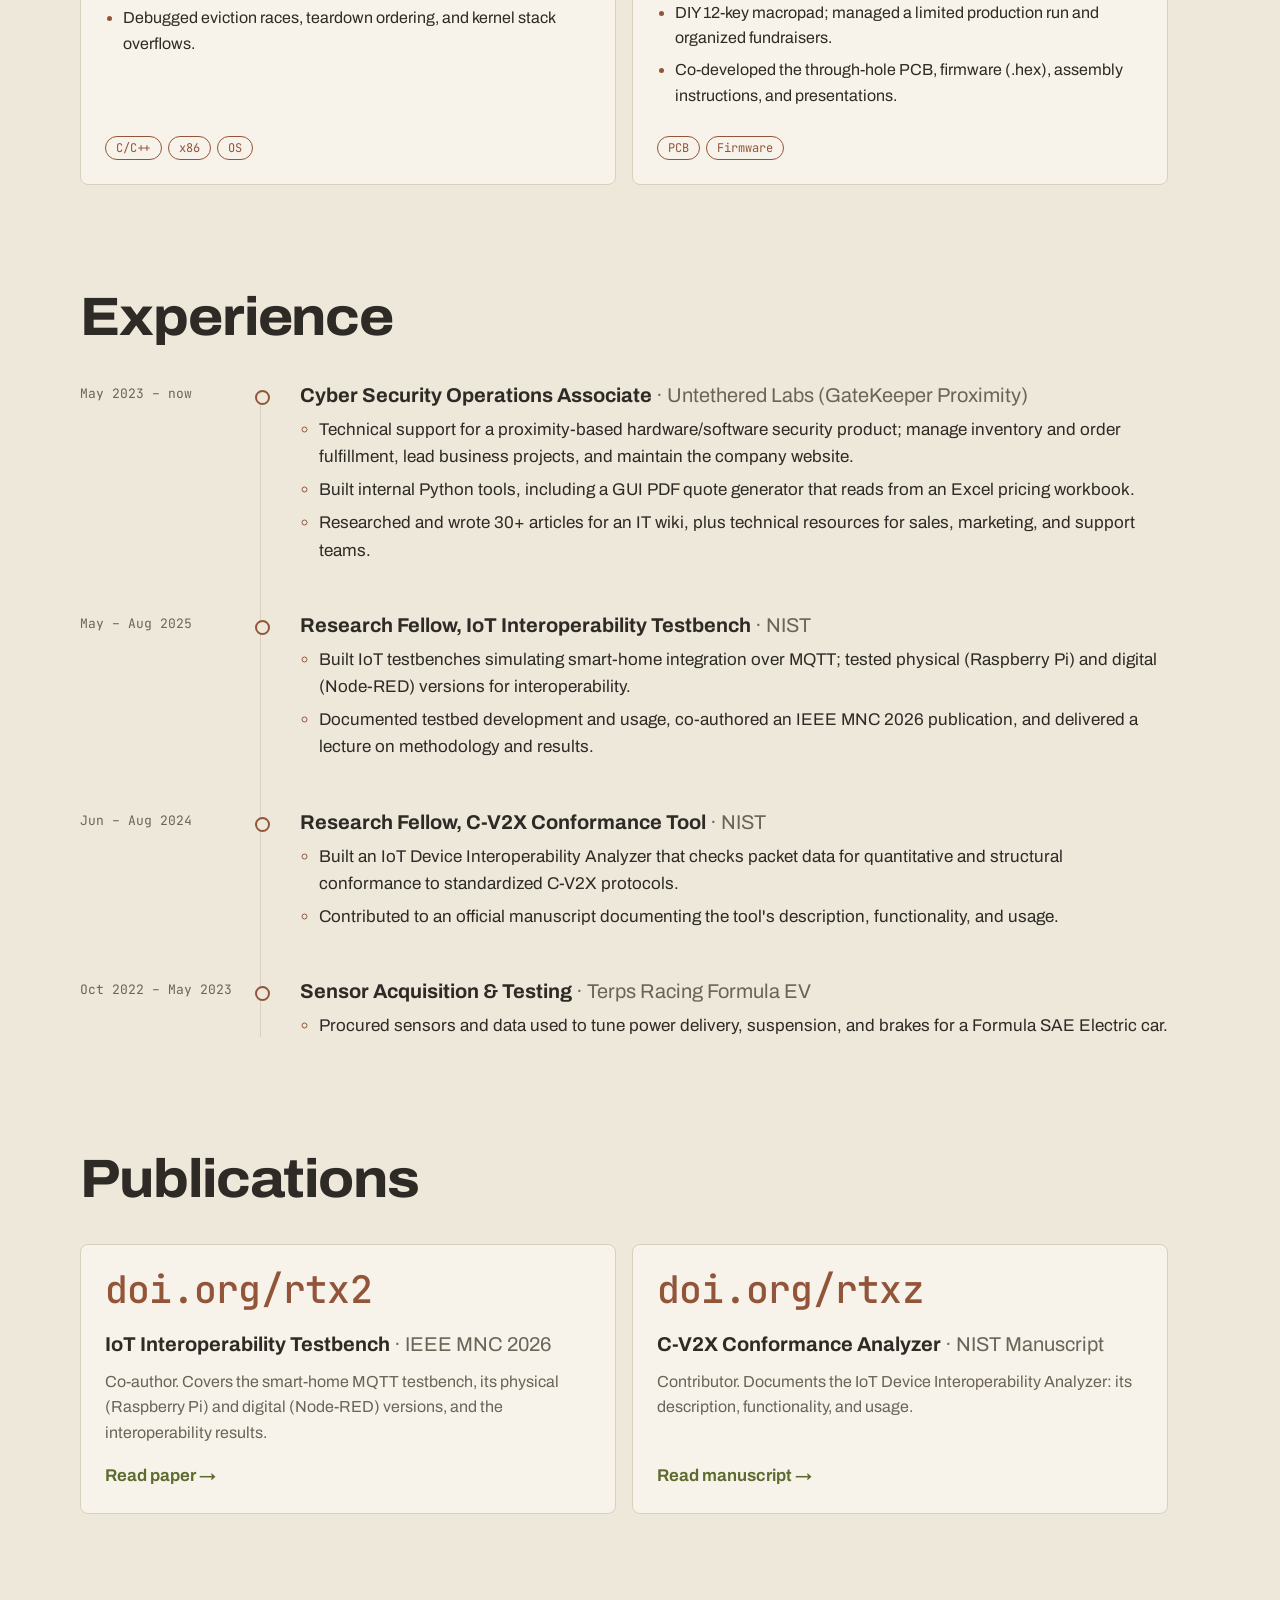
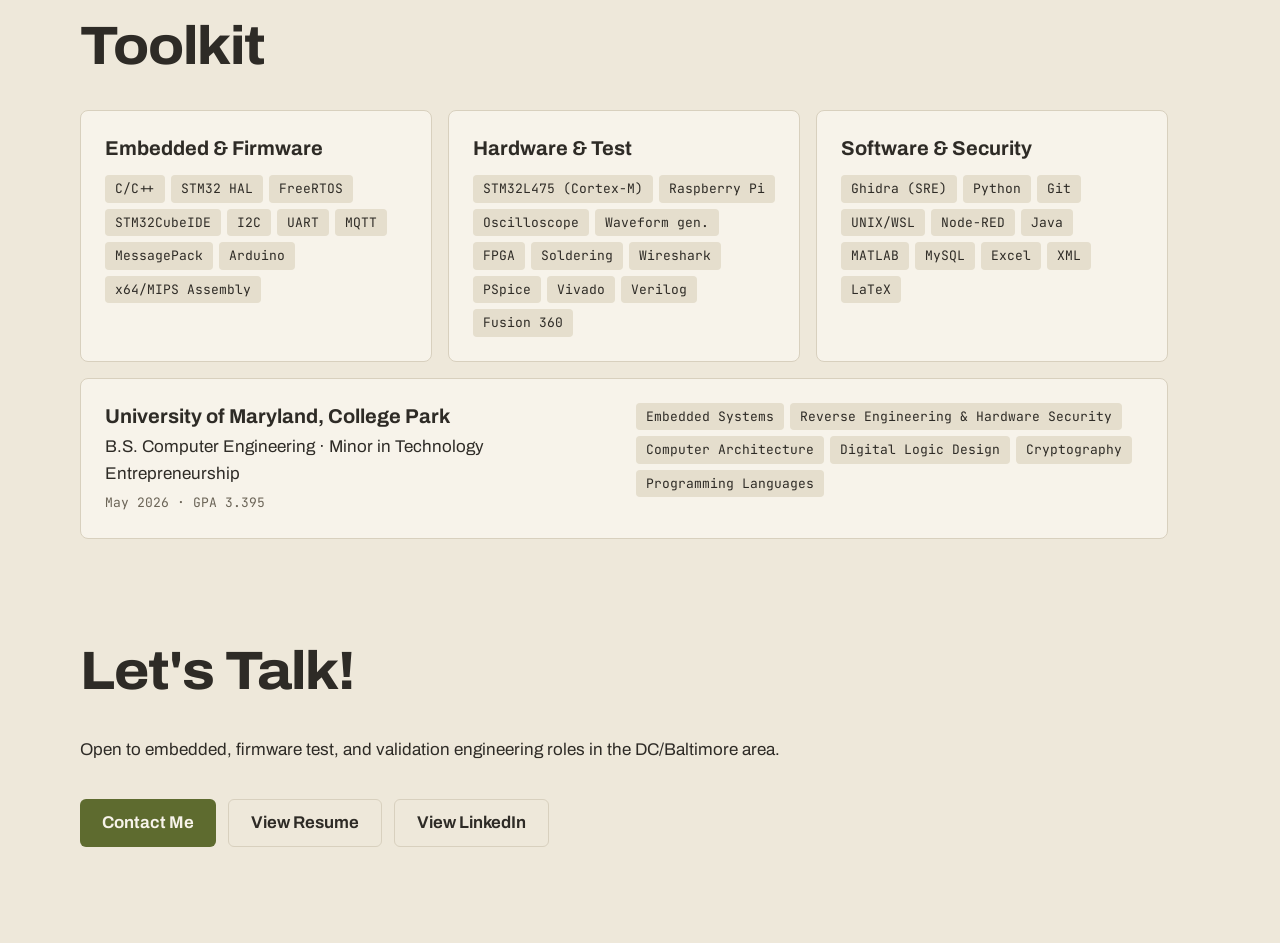
==== commit 2c7df0b4: "Add face detector demo, report figures, BOZOPAD photos, image zoom - Live face detector demo (config" ====
--- a/index.html
+++ b/index.html
@@ -8,9 +8,9 @@
   <link rel="preconnect" href="https://fonts.googleapis.com">
   <link rel="preconnect" href="https://fonts.gstatic.com" crossorigin>
   <link rel="stylesheet" href="https://fonts.googleapis.com/css2?family=Archivo:wdth,wght@100..125,400..800&family=JetBrains+Mono:wght@400;500&display=swap">
-  <link rel="stylesheet" href="style.css?v=9">
+  <link rel="stylesheet" href="style.css?v=18">
   <script src="theme.js?v=7"></script>
-  <script src="main.js?v=9" defer></script>
+  <script src="main.js?v=11" defer></script>
 </head>
 <body>
   <nav class="wrap nav">
@@ -40,8 +40,10 @@
       <p class="tagline">B.S. Computer Engineering (UMD, College Park)</p>
       <p class="lede">Hands-on experience in embedded firmware (STM32, FreeRTOS), hardware security, and IoT interoperability testing/validation. Seeking embedded systems, firmware test, validation, or integration engineering roles in the Maryland/DC area.</p>
       <p class="links">
-        <a class="btn" href="mailto:tylerwong03@gmail.com">tylerwong03@gmail.com</a>
-        <a class="btn ghost" href="https://linkedin.com/in/tyler-wong-compeng">LinkedIn</a>
+        <a class="btn" href="mailto:tylerwong03@gmail.com">Contact Me</a>
+        <!-- placeholder: point href at the resume PDF once it is in the repo -->
+        <a class="btn ghost" href="#">View Resume</a>
+        <a class="btn ghost" href="https://linkedin.com/in/tyler-wong-compeng">View LinkedIn</a>
       </p>
     </div>
     <figure class="portrait">
@@ -69,7 +71,7 @@
             <rect x="372" y="50" width="76" height="40" rx="6"/><text x="384" y="75">broker</text>
             <rect x="484" y="50" width="68" height="40" rx="6"/><text x="506" y="75">PC</text>
           </svg>
-          <h3>myDACQ data acquisition system</h3>
+          <h3>myDACQ Data Acquisition System</h3>
           <p class="meta">ENEE452 Embedded Systems · STM32 B-L475E-IOT01A</p>
           <ul>
             <li>Two-phase DAQ in C (HAL, FreeRTOS): M24SR NFC/EEPROM sensor over I2C feeding three tasks via message queues, MessagePack-encoded readings, serial command interface.</li>
@@ -78,32 +80,61 @@
           <p class="tags"><span>C</span><span>FreeRTOS</span><span>I2C</span><span>MQTT</span></p>
         </article>
 
-        <article class="card span4">
-          <svg class="art" viewBox="0 0 420 110" aria-hidden="true">
-            <path class="wire" d="M56 44H84M124 44H152M192 44H220M292 44H320M360 44H384"/>
-            <path class="rej" d="M104 64V88M172 64V88M240 64V88M340 64V88M90 96H354"/>
-            <rect x="8" y="20" width="48" height="48" rx="4"/>
-            <path class="grid" d="M24 20V68M40 20V68M8 36H56M8 52H56"/>
-            <rect class="task" x="84" y="28" width="40" height="32" rx="4"/><text x="95" y="49">S1</text>
-            <rect class="task" x="152" y="28" width="40" height="32" rx="4"/><text x="163" y="49">S2</text>
-            <rect class="task" x="220" y="28" width="40" height="32" rx="4"/><text x="231" y="49">S3</text>
-            <text x="270" y="49">…</text>
-            <rect class="task" x="320" y="28" width="40" height="32" rx="4"/><text x="331" y="49">SN</text>
-            <text class="hit" x="388" y="49">face</text>
-            <text x="184" y="108">reject</text>
-          </svg>
-          <h3>Embedded face detector</h3>
+        <article class="card wide">
+          <div>
+          <h3>Embedded Face Detector</h3>
           <p class="meta">Embedded Systems Design team project · Mar–May 2026</p>
           <ul>
             <li>Viola-Jones face detector in C++ built as a Welter-C++ dataflow graph: a cascade of N boosted strong-classifier actors passing pointer-based image sub-window tokens, with no OpenCV.</li>
             <li>AdaBoost training module that generates per-classifier config files, plus Bash scripts automating design space exploration of latency, detection rate, and false-positive rate on cross-compiled builds.</li>
           </ul>
+          <p class="demo">Try the trained cascade here! →</p>
           <p class="tags"><span>C++</span><span>Dataflow</span><span>AdaBoost</span><span>Bash</span></p>
-        </article>
-
-        <article class="card">
+          </div>
+          <div class="demo-side">
+            <iframe src="demos/face-detector/?v=2" title="Face detector live demo" loading="lazy"></iframe>
+            <a class="demo" href="demos/face-detector/">Open full page →</a>
+          </div>
+          <!-- Figures from the team's project report; main.js steps through them -->
+          <div class="gallery" role="group" aria-roledescription="carousel" aria-label="Report figures">
+            <figure><img src="images/efds/1-state-diagram.png" width="731" height="471" alt="State diagram of the classifier actor: configure, read, classify, then true or false, which loop back to read."><figcaption>Figure 1: Classifier actor state diagram</figcaption></figure>
+            <figure hidden><img src="images/efds/2-haar-features.png" width="480" height="480" loading="lazy" alt="The selected Haar features overlaid on a 24 by 24 pixel face."><figcaption>Figure 2: Selected Haar features on an example face</figcaption></figure>
+            <figure hidden><img src="images/efds/3-dataflow.jpg" width="1400" height="478" loading="lazy" alt="Dataflow graph: file source, a chain of strong classifiers each with a non-face reject sink, ending in a detection sink that writes metrics."><figcaption>Figure 3: Classifier dataflow graph</figcaption></figure>
+            <figure hidden><img src="images/efds/4-training.png" width="929" height="212" loading="lazy" alt="Training flow: add weak classifiers until the stage meets its max false positive rate, then pass positives to the next stage."><figcaption>Figure 4: Cascade training flow</figcaption></figure>
+            <figure hidden><img src="images/efds/5b-accuracy-vs-latency.png" width="1200" height="742" loading="lazy" alt="Scatter plot of 1 minus F-measure against average latency for 10 configurations; config-7 is lowest and fastest among accurate ones."><figcaption>Figure 5b: Accuracy vs. latency of 10 trained configurations</figcaption></figure>
+            <figure hidden><img src="images/efds/5c-tpr-vs-fpr.png" width="1200" height="742" loading="lazy" alt="Scatter plot of 1 minus true positive rate against false positive rate for 10 configurations."><figcaption>Figure 5c: TPR vs. FPR of 10 trained configurations</figcaption></figure>
+            <figure hidden><img src="images/efds/6-gantt.png" width="1168" height="757" loading="lazy" alt="Gantt chart of project tasks from March to May 2026."><figcaption>Figure 6: Project Gantt chart</figcaption></figure>
+            <div class="gallery-nav">
+              <button class="btn ghost" type="button" data-step="-1" aria-label="Previous figure">←</button>
+              <span class="count" aria-live="polite">1 / 7</span>
+              <button class="btn ghost" type="button" data-step="1" aria-label="Next figure">→</button>
+            </div>
+          </div>
+        </article>
+
+        <article class="card wide">
+          <div>
+            <h3>Password Strength Checker &amp; Mutator</h3>
+            <p class="meta">Computer Systems Security research · Sep–Dec 2025</p>
+            <ul>
+              <li>Classifies password strength with ML models trained on popular password datasets.</li>
+              <li>Co-authored the report on findings and methodology.</li>
+            </ul>
+            <p>The mutator turns a memorable base phrase into a stronger password. It pads the phrase to a minimum length,
+              then applies leetspeak, case flips, and random character swaps until a heuristic entropy score reaches its
+              target. The original Python runs live in your browser.</p>
+            <p class="demo">Try it out here! →</p>
+            <p class="tags"><span>Python</span><span>ML</span><span>Pyodide</span><span>Security</span></p>
+          </div>
+          <div class="demo-side">
+            <iframe src="demos/password-mutator/" title="Password Mutator live demo" loading="lazy"></iframe>
+            <a class="demo" href="demos/password-mutator/">Open full page →</a>
+          </div>
+        </article>
+
+        <article class="card span3">
           <div class="art pages" aria-hidden="true"></div>
-          <h3>Pintos OS kernel</h3>
+          <h3>Pintos OS Kernel</h3>
           <p class="meta">File systems &amp; virtual memory · Jan–Apr 2026</p>
           <ul>
             <li>Indexed inodes, subdirectories, and a buffer cache with write-behind and read-ahead.</li>
@@ -114,47 +145,17 @@
         </article>
 
         <article class="card span3">
-          <svg class="art" viewBox="0 0 260 100" aria-hidden="true">
-            <rect class="bar b1" x="10" y="70" width="36" height="20" rx="3"/>
-            <rect class="bar b2" x="60" y="56" width="36" height="34" rx="3"/>
-            <rect class="bar b3" x="110" y="40" width="36" height="50" rx="3"/>
-            <rect class="bar b4" x="160" y="24" width="36" height="66" rx="3"/>
-            <rect class="bar b5" x="210" y="6" width="36" height="84" rx="3"/>
-          </svg>
-          <h3>Password strength checker</h3>
-          <p class="meta">Computer Systems Security research · Sep–Dec 2025</p>
-          <ul>
-            <li>Classifies password strength with ML models trained on popular password datasets.</li>
-            <li>Turns memorable strings into strong passwords; co-authored the report on findings and methodology.</li>
-          </ul>
-          <p class="tags"><span>Python</span><span>ML</span><span>Security</span></p>
-        </article>
-
-        <article class="card span3">
-          <div class="art keys" aria-hidden="true">
-            <span></span><span></span><span></span><span></span><span></span><span></span>
-            <span></span><span></span><span></span><span></span><span></span><span></span>
-          </div>
-          <h3>BOZOPAD macropad kit</h3>
+          <div class="art photos">
+            <img src="images/Bozopad_Complete_sm.jpg" width="529" height="475" loading="lazy" alt="Assembled BOZOPAD with purple and pink keycaps, an OLED screen, and a knob.">
+            <img src="images/Bozopad_PCB_sm.jpg" width="560" height="555" loading="lazy" alt="BOZOPAD PCB layout: 12 key switch footprints, a rotary encoder, and a Pro Micro header.">
+          </div>
+          <h3>BOZOPAD Macropad Kit</h3>
           <p class="meta">Club / passion project · Oct 2021–Jun 2022</p>
           <ul>
             <li>DIY 12-key macropad; managed a limited production run and organized fundraisers.</li>
             <li>Co-developed the through-hole PCB, firmware (.hex), assembly instructions, and presentations.</li>
           </ul>
           <p class="tags"><span>PCB</span><span>Firmware</span></p>
-        </article>
-
-        <article class="card wide">
-          <div>
-            <h3>Password Mutator (Oct 2025)</h3>
-            <p class="meta">ENEE457 final project research · Python</p>
-            <p>Turns a memorable base phrase into a stronger password. It pads the phrase to a minimum length, then applies
-              leetspeak, case flips, and random character swaps until a heuristic entropy score reaches its target.
-              The original Python runs live in your browser.</p>
-            <p class="tags"><span>Python</span><span>Pyodide</span><span>Security</span></p>
-            <a class="demo" href="demos/password-mutator/">Open full page →</a>
-          </div>
-          <iframe src="demos/password-mutator/" title="Password Mutator live demo" loading="lazy"></iframe>
         </article>
       </div>
     </section>
@@ -210,13 +211,13 @@
       <div class="pubs">
         <a class="card pub" href="https://doi.org/rtx2" target="_blank" rel="noopener">
           <span class="doi">doi.org/rtx2</span>
-          <h3>IoT interoperability testbench <span>· IEEE MNC 2026</span></h3>
+          <h3>IoT Interoperability Testbench <span>· IEEE MNC 2026</span></h3>
           <p>Co-author. Covers the smart-home MQTT testbench, its physical (Raspberry Pi) and digital (Node-RED) versions, and the interoperability results.</p>
           <span class="go">Read paper →</span>
         </a>
         <a class="card pub" href="https://doi.org/rtxz" target="_blank" rel="noopener">
           <span class="doi">doi.org/rtxz</span>
-          <h3>C-V2X conformance analyzer <span>· NIST manuscript</span></h3>
+          <h3>C-V2X Conformance Analyzer <span>· NIST Manuscript</span></h3>
           <p>Contributor. Documents the IoT Device Interoperability Analyzer: its description, functionality, and usage.</p>
           <span class="go">Read manuscript →</span>
         </a>
@@ -227,15 +228,15 @@
       <h2>Toolkit</h2>
       <div class="skills">
         <div class="card">
-          <h3>Embedded &amp; firmware</h3>
+          <h3>Embedded &amp; Firmware</h3>
           <p class="chips"><span>C/C++</span><span>STM32 HAL</span><span>FreeRTOS</span><span>STM32CubeIDE</span><span>I2C</span><span>UART</span><span>MQTT</span><span>MessagePack</span><span>Arduino</span><span>x64/MIPS Assembly</span></p>
         </div>
         <div class="card">
-          <h3>Hardware &amp; test</h3>
+          <h3>Hardware &amp; Test</h3>
           <p class="chips"><span>STM32L475 (Cortex-M)</span><span>Raspberry Pi</span><span>Oscilloscope</span><span>Waveform gen.</span><span>FPGA</span><span>Soldering</span><span>Wireshark</span><span>PSpice</span><span>Vivado</span><span>Verilog</span><span>Fusion 360</span></p>
         </div>
         <div class="card">
-          <h3>Software &amp; security</h3>
+          <h3>Software &amp; Security</h3>
           <p class="chips"><span>Ghidra (SRE)</span><span>Python</span><span>Git</span><span>UNIX/WSL</span><span>Node-RED</span><span>Java</span><span>MATLAB</span><span>MySQL</span><span>Excel</span><span>XML</span><span>LaTeX</span></p>
         </div>
       </div>
@@ -250,11 +251,13 @@
     </section>
 
     <section id="contact" class="wrap contact">
-      <h2>Let's talk!</h2>
+      <h2>Let's Talk!</h2>
       <p>Open to embedded, firmware test, and validation engineering roles in the DC/Baltimore area.</p>
       <p class="links">
-        <a class="btn" href="mailto:tylerwong03@gmail.com">tylerwong03@gmail.com</a>
-        <a class="btn ghost" href="https://linkedin.com/in/tyler-wong-compeng">LinkedIn</a>
+        <a class="btn" href="mailto:tylerwong03@gmail.com">Contact Me</a>
+        <!-- placeholder: point href at the resume PDF once it is in the repo -->
+        <a class="btn ghost" href="#">View Resume</a>
+        <a class="btn ghost" href="https://linkedin.com/in/tyler-wong-compeng">View LinkedIn</a>
       </p>
     </section>
   </main>
--- a/style.css
+++ b/style.css
@@ -127,8 +127,22 @@
 .tags { display: flex; gap: 6px; flex-wrap: wrap; margin: 14px 0 0; }
 .tags span { font: 12px var(--mono); padding: 3px 10px; border: 1px solid var(--accent-2); border-radius: 999px; color: var(--accent-2); }
 .demo { display: inline-block; margin-top: 14px; font-weight: 650; text-decoration: none; }
-.bento .wide { grid-column: span 6; display: grid; grid-template-columns: 1fr 1.6fr; gap: 24px; align-items: start; }
-.wide iframe { width: 100%; height: 540px; border: 1px solid var(--line); border-radius: 6px; }
+.bento .wide { grid-column: span 6; display: grid; grid-template-columns: 1fr 1.6fr; gap: 24px; }
+/* Both columns stretch to the row height: tags sit at the bottom left, the iframe fills down to "Open full page" */
+.wide > div { display: flex; flex-direction: column; }
+.bento .wide ul { flex: none; }
+.wide p.demo { margin: auto 0 0; padding-top: 14px; }
+.wide .tags { margin-top: 16px; }
+.wide .demo-side { align-items: flex-end; }
+.wide iframe { display: block; flex: 1; width: 100%; min-height: 540px; border: 1px solid var(--line); border-radius: 6px; }
+/* Report figure viewer under a wide card: one figure at a time, prev/next buttons */
+.wide .gallery { grid-column: 1 / -1; }
+.gallery figure { margin: 0; }
+.gallery img { display: block; width: 100%; height: 360px; object-fit: contain; background: var(--bg); border: 1px solid var(--line); border-radius: 6px; }
+.gallery figcaption { font: 13px/1.6 var(--mono); color: var(--muted); margin-top: 8px; }
+.gallery-nav { display: flex; align-items: center; gap: 12px; margin-top: 8px; }
+.gallery-nav .btn { min-width: 44px; justify-content: center; }
+.gallery-nav .count { font: 13px var(--mono); color: var(--muted); }
 .bento .span4 { grid-column: span 4; }
 .bento .span3 { grid-column: span 3; }
 @media (max-width: 860px) { .bento .wide { grid-template-columns: 1fr; } }
@@ -143,19 +157,13 @@
 svg.art .rej { fill: none; stroke: var(--muted); stroke-dasharray: 3 4; }
 svg.art .grid { fill: none; stroke: var(--line); }
 svg.art .hit { fill: var(--accent-2); font-weight: 500; }
-svg.art .bar { stroke: none; }
-svg.art .b1 { fill: var(--line); }
-svg.art .b2 { fill: color-mix(in oklab, var(--accent) 30%, var(--line)); }
-svg.art .b3 { fill: color-mix(in oklab, var(--accent) 55%, var(--line)); }
-svg.art .b4 { fill: color-mix(in oklab, var(--accent) 80%, var(--line)); }
-svg.art .b5 { fill: var(--accent); }
 .pages { display: grid; grid-template-columns: repeat(16, 1fr); gap: 4px; align-content: center; }
 .pages span { aspect-ratio: 1; border-radius: 3px; background: var(--surface-2); border: 1px solid var(--line); }
 .pages .res { background: color-mix(in oklab, var(--accent) 60%, var(--surface-2)); border-color: transparent; }
 .pages .swap { background: transparent; border: 1px dashed var(--accent-2); }
-.keys { display: grid; grid-template-columns: repeat(4, 44px); grid-auto-rows: 36px; gap: 6px; justify-content: start; align-content: center; }
-.keys span { border-radius: 7px; background: var(--surface-2); border: 1px solid var(--line); }
-.keys span:hover { background: var(--accent); }
+/* BOZOPAD photos: two squares filling the card width, whole image shown */
+.photos { height: auto; display: grid; grid-template-columns: 1fr 1fr; gap: 8px; }
+.photos img { display: block; width: 100%; height: auto; aspect-ratio: 1; object-fit: contain; background: var(--bg); border: 1px solid var(--line); border-radius: 6px; }
 
 /* Timeline */
 .timeline { list-style: none; padding: 0; margin: 0; position: relative; }
@@ -224,3 +232,8 @@
   .rail a.on { color: var(--accent-2); }
   .rail a.on::before { width: 22px; height: 2px; background: var(--accent-2); }
 }
+/* Image zoom (main.js): click an image to see it large */
+.photos img, .gallery img { cursor: zoom-in; }
+.zoom { max-width: calc(100vw - 32px); max-height: calc(100vh - 32px); padding: 0; border: 1px solid var(--line); border-radius: 6px; background: var(--bg); cursor: zoom-out; }
+.zoom img { display: block; max-width: calc(100vw - 34px); max-height: calc(100vh - 34px); }
+.zoom::backdrop { background: color-mix(in oklab, var(--bg) 85%, transparent); }
